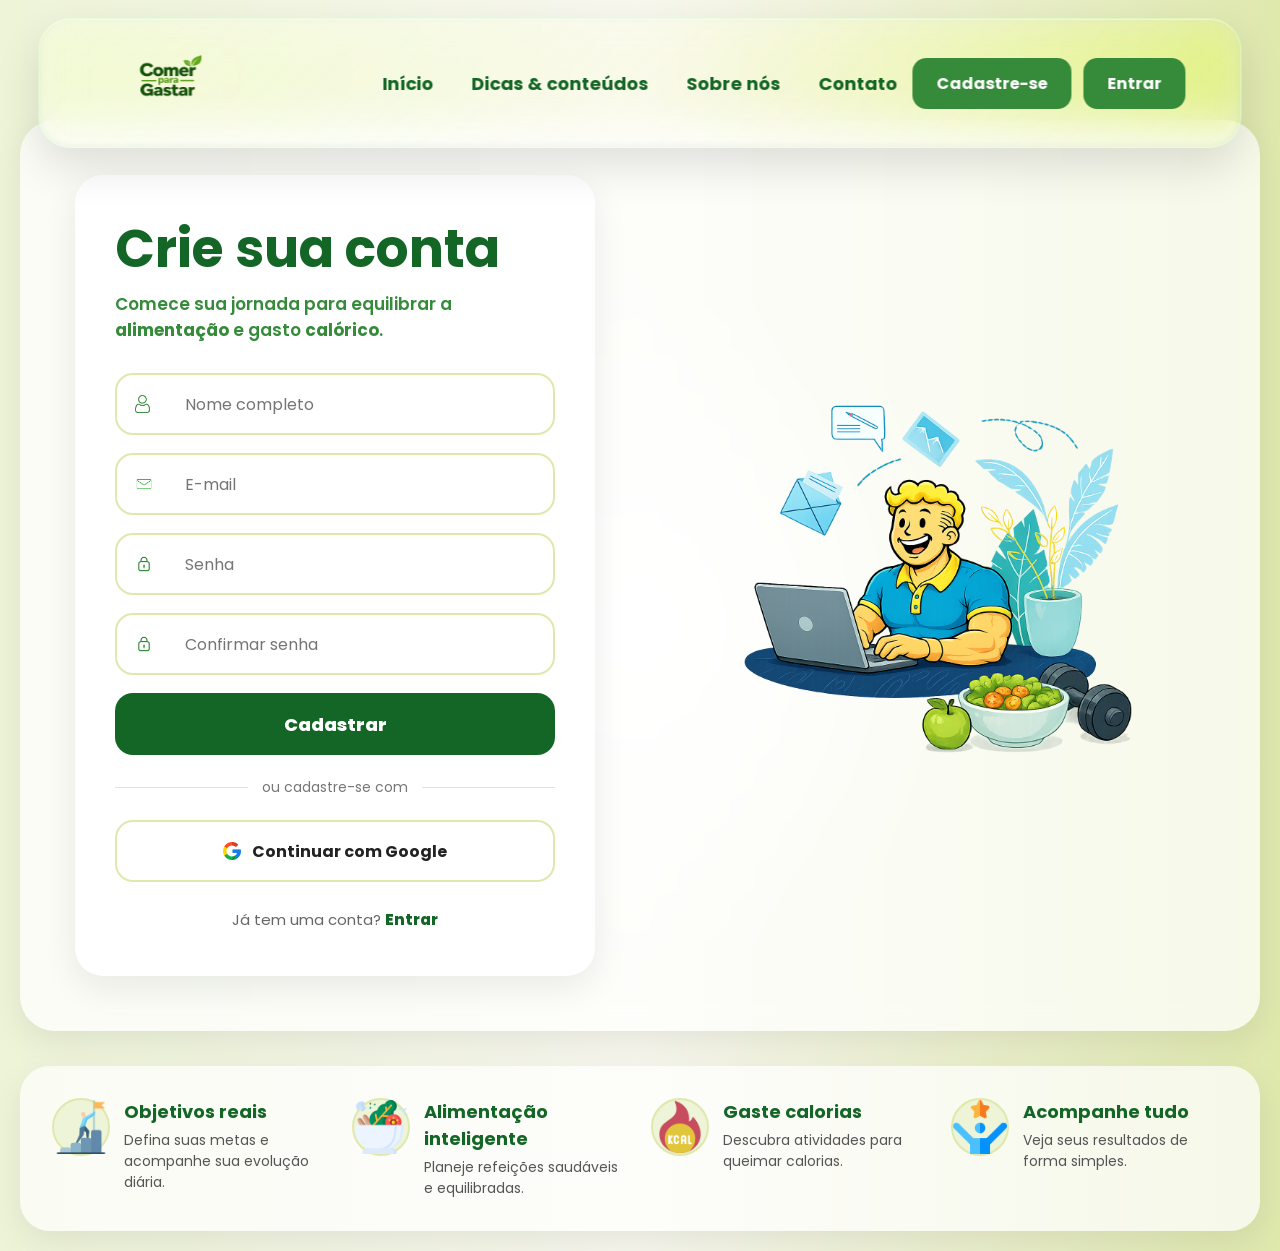
==== cadastro.html @ 4881ab88 "att de pequenas coisas index, pagina de cadastro feita com animacoes e css" ====
<!doctype html>
<html lang="pt-br">
  <head>
    <meta charset="UTF-8" />
    <meta name="viewport" content="width=device-width, initial-scale=1.0" />

    <title>Cadastro | Comer para Gastar</title>

    <link rel="icon" type="image/png" href="imagens/aba-leaf-monstera.png" />

    <link rel="stylesheet" href="style.css" />
    <link rel="stylesheet" href="cadastro.css" />

    <link
      href="https://fonts.googleapis.com/css2?family=Poppins:wght@400;500;600;700;800&display=swap"
      rel="stylesheet"
    />
  </head>

  <body>
    <header class="header">
      <div class="logo">
        <img src="imagens/logo oficial.png" alt="Logo Comer para Gastar" />
      </div>

      <button class="btn-menu-mobile" aria-label="Abrir menu">☰</button>

      <div class="menu-mobile-area">
        <nav class="menu">
          <a href="index.html#inicio"><strong>Início</strong></a>
          <a href="index.html#dicas"><strong>Dicas & conteúdos</strong></a>
          <a href="index.html#sobre"><strong>Sobre nós</strong></a>
          <a href="index.html#contato"><strong>Contato</strong></a>
        </nav>

        <div class="acoes-header">
          <a href="cadastro.html" class="btn-header btn-cadastro">
            Cadastre-se
          </a>

          <a href="login.html" class="btn-header btn-entrar"> Entrar </a>
        </div>
      </div>
    </header>

    <main class="cadastro-container">
      <section class="cadastro-card">
        <div class="formulario-area scroll-reveal">
          <h1><strong>Crie sua conta</strong></h1>

          <p>
            <span class="texto-verde"
              >Comece sua jornada para equilibrar a
              <strong>alimentação</strong> e gasto
              <strong>calórico</strong>.</span
            >
          </p>

          <form class="form-cadastro">
            <div class="campo">
              <span class="icone">
                <img src="imagens/pessoa-cadastro.png" alt="Usuário" />
              </span>

              <input type="text" placeholder="Nome completo" required />
            </div>

            <div class="campo">
              <span class="icone">
                <img src="imagens/email.png" alt="E-mail" />
              </span>

              <input type="email" placeholder="E-mail" required />
            </div>

            <div class="campo">
              <span class="icone">
                <img src="imagens/senha-cadastro.png" alt="Senha" />
              </span>

              <input type="password" placeholder="Senha" required />
            </div>

            <div class="campo">
              <span class="icone">
                <img src="imagens/senha-cadastro.png" alt="Confirmar senha" />
              </span>

              <input type="password" placeholder="Confirmar senha" required />
            </div>

            <button type="submit" class="btn-principal">Cadastrar</button>

            <div class="separador">
              <span></span>

              <p>ou cadastre-se com</p>

              <span></span>
            </div>

            <button type="button" class="btn-google">
              <span class="icone">
                <img src="imagens/google-cadastro.png" alt="Logo Google" />
              </span>

              Continuar com Google
            </button>

            <p class="login-texto">
              Já tem uma conta?

              <a href="login.html">Entrar</a>
            </p>
          </form>
        </div>

        <div class="imagem-area scroll-reveal delay-1">
          <img
            src="imagens/cara-computador-cadastro.png"
            alt="Personagem usando computador"
            class="imagem-cadastro"
          />

          <div class="decoracao">
            <img src="imagens/maca.png" alt="Maçã" />

            <img src="imagens/salada.png" alt="Salada saudável" />

            <img src="imagens/halter.png" alt="Halter" />
          </div>
        </div>
      </section>

      <section class="beneficios">
        <div class="beneficio scroll-reveal delay-1">
          <span class="icone-beneficio">
            <img src="imagens/objetivo-cadastro.png" alt="Objetivos" />
          </span>

          <div>
            <h3>Objetivos reais</h3>

            <p>Defina suas metas e acompanhe sua evolução diária.</p>
          </div>
        </div>

        <div class="beneficio scroll-reveal delay-2">
          <span class="icone-beneficio">
            <img src="imagens/alimentacao-cadastro.png" alt="Alimentação" />
          </span>

          <div>
            <h3>Alimentação inteligente</h3>

            <p>Planeje refeições saudáveis e equilibradas.</p>
          </div>
        </div>

        <div class="beneficio scroll-reveal delay-3">
          <span class="icone-beneficio">
            <img src="imagens/calorias-cadastro.png" alt="Exercícios" />
          </span>

          <div>
            <h3>Gaste calorias</h3>

            <p>Descubra atividades para queimar calorias.</p>
          </div>
        </div>

        <div class="beneficio scroll-reveal delay-4">
          <span class="icone-beneficio">
            <img src="imagens/resultado-cadastro.png" alt="Resultados" />
          </span>

          <div>
            <h3>Acompanhe tudo</h3>

            <p>Veja seus resultados de forma simples.</p>
          </div>
        </div>
      </section>
    </main>

    <script src="cadastro.js"></script>
  </body>
</html>
---- style.css ----
* {
  margin: 0;
  padding: 0;
  box-sizing: border-box;
}

:root {
  --verde: #146626;
  --verde-claro: #358b3a;
  --verde-escuro: #0d4e1a;
  --texto: #214b2a;
  --sombra: 0 12px 35px rgba(0, 0, 0, 0.08);
}

html {
  scroll-behavior: smooth;
}

body {
  font-family: "Poppins", Arial, sans-serif;
  padding-top: 120px;
  color: var(--texto);
  background:
    radial-gradient(circle at center, #ffffff 0%, transparent 38%),
    linear-gradient(90deg, #eef4d8 0%, #f8f8ef 50%, #dfe8ad 100%);
}

/* HEADER */

.header {
  position: fixed;
  top: 18px;
  left: 50%;
  transform: translateX(-50%);
  width: 94%;
  z-index: 999;
  display: flex;
  align-items: center;
  justify-content: space-between;
  padding: 14px 55px;
  border-radius: 32px;
  background: linear-gradient(
    135deg,
    rgba(255, 255, 255, 0.34),
    rgba(255, 255, 255, 0.12)
  );
  backdrop-filter: blur(20px) saturate(220%);
  -webkit-backdrop-filter: blur(20px) saturate(220%);
  border: 1px solid rgba(210, 255, 220, 0.35);
  box-shadow:
    0 18px 45px rgba(0, 0, 0, 0.12),
    inset 0 1px 1px rgba(255, 255, 255, 0.55),
    inset 0 -1px 6px rgba(20, 102, 38, 0.08);
  overflow: hidden;
}

.logo img {
  width: 150px;
  height: auto;
  object-fit: contain;
  display: block;
}

.menu {
  display: flex;
  gap: 38px;
  align-items: center;
}

.menu a {
  color: var(--verde);
  text-decoration: none;
  font-size: 18px;
  font-weight: 600;
  position: relative;
}

.menu a::after {
  content: "";
  position: absolute;
  left: 0;
  bottom: -8px;
  width: 0;
  height: 3px;
  background: var(--verde);
  border-radius: 20px;
  transition: 0.3s ease;
}

.menu a:hover::after,
.menu a.ativo::after {
  width: 100%;
}

.menu a.ativo {
  color: var(--verde-escuro);
}

.acoes-header {
  display: flex;
  gap: 12px;
}

/* BOTÕES */

.btn-header,
.btn-principal,
.btn-secundario,
.btn-card,
.btn-enviar {
  text-decoration: none;
  border: none;
  cursor: pointer;
  transition: 0.3s ease;
}

.btn-header {
  padding: 13px 24px;
  border-radius: 14px;
  font-size: 16px;
  font-weight: 700;
}

.btn-entrar,
.btn-cadastro,
.btn-principal,
.btn-enviar {
  background: var(--verde-claro);
  color: white;
}

.btn-entrar:hover,
.btn-cadastro:hover,
.btn-principal:hover,
.btn-enviar:hover,
.btn-secundario:hover {
  transform: translateY(-4px);
}

.btn-entrar:hover,
.btn-cadastro:hover,
.btn-principal:hover,
.btn-enviar:hover {
  background: var(--verde-escuro);
}

.btn-principal {
  display: inline-block;
  padding: 17px 32px;
  border-radius: 16px;
  font-size: 18px;
  font-weight: 800;
}

.btn-secundario {
  display: inline-block;
  padding: 17px 32px;
  border-radius: 16px;
  font-size: 18px;
  font-weight: 800;
  color: var(--verde);
  background: white;
  box-shadow: var(--sombra);
}

/* HERO */

.hero {
  min-height: calc(100vh - 120px);
  padding: 60px 7%;
}

.hero-conteudo {
  max-width: 620px;
}

.hero-botoes {
  display: flex;
  gap: 18px;
  flex-wrap: wrap;
}

/* HERO NOVO */

.novo-hero {
  min-height: calc(100vh - 110px);
  padding: 70px 8% 80px;
  display: grid;
  grid-template-columns: 1fr 1.15fr;
  align-items: center;
  gap: 80px;
  background:
    radial-gradient(circle at center, #ffffff 0%, transparent 38%),
    linear-gradient(90deg, #eef4d8 0%, #f8f8ef 50%, #dfe8ad 100%);
}

.novo-hero .hero-conteudo {
  max-width: 600px;
}

.novo-hero .tag {
  display: inline-flex;
  align-items: center;
  gap: 8px;
  padding: 9px 22px;
  margin-bottom: 45px;
  background: #dff6d8;
  border: 1px solid #b8e5b0;
  color: #2d6128;
  border-radius: 999px;
  font-size: 17px;
  font-weight: 600;
}

.novo-hero .tag img {
  width: 20px;
  height: 20px;
  object-fit: contain;
}

.novo-hero h1 {
  font-size: clamp(58px, 7vw, 96px);
  line-height: 0.95;
  color: #143f16;
  font-weight: 800;
  margin-bottom: 22px;
}

.novo-hero h1 span {
  display: block;
  color: #28662a;
}

.linha-verde {
  width: 330px;
  max-width: 90%;
  height: 5px;
  background: #65c94f;
  border-radius: 999px;
  margin-bottom: 22px;
  transform: rotate(-1deg);
}

.novo-hero p {
  max-width: 610px;
  color: #557654;
  font-size: 25px;
  line-height: 1.35;
  margin-bottom: 42px;
}

.novo-hero p strong {
  color: #173f18;
  font-weight: 800;
}

.novo-hero .hero-botoes {
  align-items: center;
  gap: 20px;
}

.novo-hero .btn-principal {
  padding: 20px 42px;
  border-radius: 999px;
  background: #28662a;
  color: white;
  font-size: 20px;
  box-shadow: 0 14px 25px rgba(40, 102, 42, 0.25);
}

.novo-hero .btn-secundario {
  padding: 19px 42px;
  border-radius: 999px;
  color: #173f18;
  border: 2px solid #d5dfd2;
  font-size: 20px;
  box-shadow: none;
}

.hero-visual {
  position: relative;
  height: 540px;
  border-radius: 32px;
  overflow: hidden;
  box-shadow: 0 28px 60px rgba(0, 0, 0, 0.12);
}

.hero-comida {
  width: 100%;
  height: 100%;
  object-fit: cover;
  display: block;
}

/* CARD FLUTUANTE */

.card-flutuante {
  position: absolute;
  left: 45px;
  right: 45px;
  bottom: 30px;
  min-height: 118px;
  padding: 25px 38px;
  display: flex;
  align-items: center;
  gap: 28px;
  border-radius: 24px;
  background: rgba(255, 255, 255, 0.72);
  backdrop-filter: blur(18px);
  -webkit-backdrop-filter: blur(18px);
  box-shadow: 0 18px 45px rgba(0, 0, 0, 0.12);
}

.card-flutuante img {
  width: 70px;
  height: 70px;
  object-fit: contain;
  animation: bonecoCorrendo 1.8s ease-in-out infinite;
}

.card-flutuante h3 {
  color: #173f18;
  font-size: 23px;
  font-weight: 800;
  margin-bottom: 4px;
}

.card-flutuante p {
  margin: 0;
  color: #557654;
  font-size: 19px;
  line-height: 1.2;
}

/* SOBRE */

.sobre {
  min-height: 100vh;
  padding: 90px 7%;
  display: flex;
  align-items: center;
  justify-content: space-between;
  gap: 70px;
}

.sobre-texto,
.sobre-card {
  width: 50%;
}

.sobre-texto h1,
.titulo-secao h1,
.calculadora-texto h1,
.contato-formulario h1 {
  font-size: clamp(42px, 6vw, 72px);
  color: var(--verde);
  line-height: 1;
  margin-bottom: 25px;
}

.sobre-texto p {
  font-size: 21px;
  line-height: 1.7;
  margin-bottom: 22px;
}

.sobre-card {
  background: rgba(255, 255, 255, 0.75);
  padding: 45px;
  border-radius: 32px;
  box-shadow: var(--sombra);
  border: 2px solid rgba(20, 102, 38, 0.12);
}

.ano {
  display: inline-block;
  background: var(--verde-claro);
  color: white;
  padding: 14px 28px;
  border-radius: 18px;
  font-size: 30px;
  font-weight: 800;
  margin-bottom: 28px;
}

.sobre-card h2 {
  color: var(--verde);
  font-size: 38px;
  margin-bottom: 18px;
}

.sobre-card p {
  font-size: 21px;
  line-height: 1.6;
  margin-bottom: 35px;
}

.sobre-itens {
  display: grid;
  grid-template-columns: repeat(3, 1fr);
  gap: 18px;
}

.sobre-itens div {
  text-align: center;
  padding: 18px;
  border-radius: 18px;
  background: #eef4d8;
}

.sobre-itens strong {
  display: block;
  font-size: 30px;
  color: var(--verde);
}

.titulo-com-folha {
  position: relative;
  display: inline-block;
  width: fit-content;
}

.titulo-com-folha img {
  position: absolute;
  width: 65px;
  height: auto;
  top: -38px;
  right: -58px;
  object-fit: contain;
  pointer-events: none;
}

/* DICAS */

.dicas {
  padding: 100px 7%;
  text-align: center;
}

.titulo-secao p {
  font-size: 24px;
  margin-bottom: 50px;
}

.cards-dicas {
  display: flex;
  justify-content: center;
  gap: 35px;
  flex-wrap: wrap;
}

.card-dica {
  width: 350px;
  min-height: 500px;
  background: white;
  padding: 32px;
  border-radius: 28px;
  box-shadow: var(--sombra);
  transition: 0.35s ease;
}

.card-dica:hover {
  transform: translateY(-10px);
}

.imagem-dica {
  width: 240px;
  height: 240px;
  margin: 0 auto 25px;
  border-radius: 50%;
  background: #e8f3dc;
  overflow: hidden;
  display: flex;
  align-items: center;
  justify-content: center;
}

.card-dica:nth-child(1) .imagem-dica img {
  width: 210px;
  height: 210px;
  object-fit: contain;
  animation: beberAgua 2.4s ease-in-out infinite;
  transform-origin: center bottom;
}

.card-dica:nth-child(2) .imagem-dica img {
  width: 260px;
  height: 260px;
  object-fit: contain;
  animation: exercicioPeso 1.6s ease-in-out infinite;
  transform-origin: center bottom;
}

.card-dica:nth-child(3) .imagem-dica {
  position: relative;
}

.card-dica:nth-child(3) .imagem-dica img {
  width: 235px;
  height: 235px;
  object-fit: contain;
  animation: comidaMordidaReal 4s ease-in-out infinite;
  transform-origin: center;
}

.card-dica:nth-child(3) .imagem-dica::after {
  content: "";
  position: absolute;
  top: 18px;
  right: 18px;
  width: 0;
  height: 0;
  background: #e8f3dc;
  border-radius: 50%;
  animation: mordida 4s ease-in-out infinite;
  z-index: 2;
}

.card-dica h2 {
  font-size: 30px;
  color: var(--verde-claro);
  margin-bottom: 15px;
}

.card-dica p {
  font-size: 18px;
  line-height: 1.5;
  color: var(--verde);
  margin-bottom: 25px;
}

.btn-card {
  width: 44px;
  height: 44px;
  border-radius: 50%;
  display: inline-flex;
  align-items: center;
  justify-content: center;
  border: 3px solid var(--verde-claro);
  color: var(--verde-claro);
  font-size: 26px;
  font-weight: 800;
}

.btn-card:hover {
  background: var(--verde-claro);
  color: white;
}

/* CALCULADORA */

.calculadora-preview {
  padding: 90px 7%;
  display: flex;
  align-items: center;
  gap: 55px;
}

.calculadora-texto,
.calculadora-card {
  width: 50%;
}

.calculadora-texto p {
  font-size: 22px;
  line-height: 1.6;
  margin-bottom: 30px;
}

.calculadora-card {
  background: white;
  padding: 35px;
  border-radius: 32px;
  box-shadow: var(--sombra);
}

.calculadora-card h2 {
  color: var(--verde);
  font-size: 34px;
  margin-bottom: 25px;
}

.placeholder-imagem {
  min-height: 360px;
  height: auto;
  background: #1d5b2a;
  border-radius: 26px;
  display: flex;
  align-items: center;
  justify-content: center;
  overflow: visible;
  padding: 20px;
}

.placeholder-imagem img {
  width: 100%;
  max-width: 720px;
  height: auto;
  object-fit: contain;
  display: block;
}

/* CONTATO */

.contato {
  padding: 90px 7%;
}

.contato-container {
  display: flex;
  align-items: center;
  gap: 60px;
}

.contato-formulario {
  width: 50%;
  background: white;
  padding: 45px;
  border-radius: 32px;
  box-shadow: var(--sombra);
}

.contato-formulario p {
  font-size: 21px;
  line-height: 1.5;
  margin-bottom: 30px;
}

.contato-formulario strong {
  color: var(--verde);
}

.campo {
  display: flex;
  align-items: center;
  gap: 15px;
  margin-bottom: 18px;
}

.campo-textarea {
  align-items: flex-start;
}

.icone-campo {
  width: 60px;
  height: 60px;
  min-width: 60px;
  background: #eef3e4;
  border-radius: 14px;
  display: flex;
  align-items: center;
  justify-content: center;
}

.icone-campo img {
  width: 28px;
  height: 28px;
  object-fit: contain;
}

.campo input,
.campo textarea {
  width: 100%;
  padding: 18px 20px;
  border-radius: 16px;
  border: 1px solid #d8e4c9;
  font-family: inherit;
  font-size: 18px;
  outline: none;
}

.campo textarea {
  height: 140px;
  resize: none;
}

.campo input:focus,
.campo textarea:focus {
  border-color: var(--verde-claro);
  box-shadow: 0 0 0 4px rgba(53, 139, 58, 0.12);
}

.btn-enviar {
  width: 100%;
  padding: 18px;
  border-radius: 18px;
  font-size: 20px;
  font-weight: 800;
}

.contato-imagem {
  width: 50%;
  height: 520px;
  background: rgba(255, 255, 255, 0.55);
  border-radius: 40px;
  box-shadow: var(--sombra);
  display: flex;
  align-items: center;
  justify-content: center;
  overflow: hidden;
}

.contato-imagem img {
  width: 620px;
  max-width: 100%;
  height: auto;
  object-fit: contain;
  transform-origin: center bottom;
}

.outros-canais {
  margin-top: 45px;
  background: rgba(255, 255, 255, 0.75);
  padding: 28px;
  border-radius: 28px;
  box-shadow: var(--sombra);
}

.outros-canais h2 {
  color: var(--verde);
  font-size: 28px;
  margin-bottom: 20px;
}

.lista-canais {
  display: grid;
  grid-template-columns: repeat(4, 1fr);
  gap: 20px;
}

.canal {
  text-align: center;
  padding: 18px;
  border-radius: 18px;
  background: #eef4d8;
}

.canal img {
  width: 36px;
  height: 36px;
  object-fit: contain;
  margin: 0 auto 10px;
  display: block;
}

.canal h3 {
  color: var(--verde);
  margin-bottom: 8px;
}

/* FOOTER */

.footer-final {
  background: linear-gradient(90deg, #063608 0%, #0a4a0f 50%, #063608 100%);
  padding: 55px 60px;
  margin-top: 80px;
  overflow: hidden;
}

.footer-conteudo {
  max-width: 1700px;
  margin: 0 auto;
  display: flex;
  align-items: center;
  justify-content: space-between;
  gap: 40px;
}

.footer-logo img {
  width: 95px;
  object-fit: contain;
  filter: brightness(0) invert(1);
  opacity: 0.95;
  transition:
    transform 0.3s ease,
    opacity 0.3s ease;
}

.footer-logo img:hover {
  transform: scale(1.06);
  opacity: 1;
}

.footer-copy {
  color: rgba(255, 255, 255, 0.72);
  font-size: 1.1rem;
  font-weight: 500;
  text-align: center;
}

.footer-menu {
  display: flex;
  align-items: center;
  gap: 42px;
}

.footer-menu a {
  color: white;
  text-decoration: none;
  font-size: 1.15rem;
  font-weight: 700;
  position: relative;
  transition: 0.3s ease;
}

.footer-menu a::after {
  content: "";
  position: absolute;
  left: 0;
  bottom: -7px;
  width: 0%;
  height: 3px;
  background: #76d85f;
  border-radius: 999px;
  transition: width 0.35s ease;
}

.footer-menu a:hover {
  color: #8fff78;
  transform: translateY(-2px);
}

.footer-menu a:hover::after {
  width: 100%;
}

/* WHATSAPP */

.whatsapp-fixo {
  position: fixed;
  right: 28px;
  bottom: 28px;
  width: 78px;
  height: 78px;
  background: #25d366;
  border-radius: 50%;
  display: flex;
  align-items: center;
  justify-content: center;
  z-index: 99999;
  box-shadow: 0 10px 25px rgba(37, 211, 102, 0.38);
  transition: 0.3s ease;
}

.whatsapp-fixo img {
  width: 42px;
  height: 42px;
  object-fit: contain;
}

.whatsapp-fixo:hover {
  transform: scale(1.12) translateY(-5px);
  box-shadow: 0 16px 35px rgba(37, 211, 102, 0.52);
}

.whatsapp-fixo::before {
  content: "";
  position: absolute;
  width: 100%;
  height: 100%;
  border-radius: 50%;
  background: rgba(37, 211, 102, 0.35);
  animation: pulseWhatsapp 2s infinite;
  z-index: -1;
}

/* ANIMAÇÕES */

@keyframes bonecoCorrendo {
  0%,
  100% {
    transform: translateY(0) rotate(-2deg);
  }

  50% {
    transform: translateY(-6px) rotate(3deg);
  }
}

@keyframes beberAgua {
  0%,
  100% {
    transform: translateY(0) rotate(0deg);
  }

  50% {
    transform: translateY(-8px) rotate(-3deg);
  }
}

@keyframes exercicioPeso {
  0%,
  100% {
    transform: translateY(0) scale(1);
  }

  50% {
    transform: translateY(-10px) scale(1.04);
  }
}

@keyframes comidaMordidaReal {
  0%,
  100% {
    transform: scale(1);
  }

  20% {
    transform: scale(0.97);
  }

  40% {
    transform: scale(0.94);
  }

  60% {
    transform: scale(0.9);
  }

  80% {
    transform: scale(0.86);
  }
}

@keyframes mordida {
  0%,
  100% {
    width: 0;
    height: 0;
    opacity: 0;
  }

  20% {
    width: 45px;
    height: 45px;
    opacity: 1;
  }

  40% {
    width: 75px;
    height: 75px;
    opacity: 1;
  }

  60% {
    width: 105px;
    height: 105px;
    opacity: 1;
  }

  80% {
    width: 130px;
    height: 130px;
    opacity: 1;
  }
}

@keyframes cansado {
  0%,
  100% {
    transform: translateY(0) scaleX(1) scaleY(1);
  }

  25%,
  75% {
    transform: translateY(3px) scaleX(1.01) scaleY(0.98);
  }

  50% {
    transform: translateY(8px) scaleX(1.03) scaleY(0.95);
  }
}

@keyframes suorCaindo {
  0% {
    transform: translateY(0) rotate(0deg);
    opacity: 0;
  }

  25% {
    opacity: 1;
  }

  100% {
    transform: translateY(26px) rotate(12deg);
    opacity: 0;
  }
}

@keyframes pulseWhatsapp {
  0% {
    transform: scale(1);
    opacity: 1;
  }

  70%,
  100% {
    transform: scale(1.55);
    opacity: 0;
  }
}

/* RESPONSIVO */

@media (max-width: 1050px) {
  .header {
    padding: 14px 28px;
  }

  .menu {
    gap: 22px;
  }

  .menu a {
    font-size: 16px;
  }

  .logo img {
    width: 140px;
  }
}

@media (max-width: 950px) {
  .novo-hero {
    grid-template-columns: 1fr;
    gap: 45px;
    text-align: center;
  }

  .novo-hero .hero-conteudo {
    margin: 0 auto;
  }

  .linha-verde {
    margin-left: auto;
    margin-right: auto;
  }

  .novo-hero .hero-botoes {
    justify-content: center;
  }

  .hero-visual {
    height: 420px;
  }
}

@media (max-width: 850px) {
  body {
    padding-top: 150px;
  }

  .header {
    flex-direction: column;
    gap: 18px;
    width: 92%;
  }

  .menu {
    flex-wrap: wrap;
    justify-content: center;
  }

  .sobre,
  .calculadora-preview,
  .contato-container {
    flex-direction: column;
    text-align: center;
  }

  .sobre-texto,
  .sobre-card,
  .calculadora-texto,
  .calculadora-card,
  .contato-formulario,
  .contato-imagem {
    width: 100%;
  }

  .contato-imagem {
    height: 380px;
  }

  .contato-imagem img {
    width: 420px;
  }

  .placeholder-imagem {
    height: 300px;
  }

  .lista-canais {
    grid-template-columns: repeat(2, 1fr);
  }

  .footer-conteudo {
    flex-direction: column;
    text-align: center;
  }

  .footer-menu {
    flex-wrap: wrap;
    justify-content: center;
    gap: 25px;
  }

  .footer-copy {
    order: 3;
  }
}

@media (max-width: 520px) {
  .header {
    top: 10px;
    padding: 16px;
    border-radius: 24px;
  }

  .menu {
    gap: 14px;
  }

  .menu a {
    font-size: 14px;
  }

  .acoes-header {
    width: 100%;
    justify-content: center;
  }

  .btn-header {
    padding: 12px 18px;
    font-size: 14px;
  }

  .hero,
  .sobre,
  .dicas,
  .calculadora-preview,
  .contato {
    padding-left: 22px;
    padding-right: 22px;
  }

  .sobre-texto p,
  .calculadora-texto p,
  .contato-formulario p {
    font-size: 18px;
  }

  .sobre-card,
  .contato-formulario,
  .calculadora-card {
    padding: 28px 22px;
  }

  .sobre-itens,
  .lista-canais {
    grid-template-columns: 1fr;
  }

  .card-dica {
    width: 100%;
  }

  .imagem-dica {
    width: 200px;
    height: 200px;
  }

  .card-dica:nth-child(1) .imagem-dica img {
    width: 175px;
    height: 175px;
  }

  .card-dica:nth-child(2) .imagem-dica img {
    width: 215px;
    height: 215px;
  }

  .card-dica:nth-child(3) .imagem-dica img {
    width: 190px;
    height: 190px;
  }

  .placeholder-imagem {
    height: 230px;
  }

  .titulo-com-folha img {
    width: 45px;
    top: -25px;
    right: -45px;
  }

  .whatsapp-fixo {
    width: 64px;
    height: 64px;
    right: 18px;
    bottom: 18px;
  }

  .whatsapp-fixo img {
    width: 34px;
    height: 34px;
  }
}

.motivacao-cards {
  display: flex;

  justify-content: center;

  gap: 32px;

  margin-top: 55px;

  flex-wrap: wrap;
}

.motivacao-card {
  width: 420px;

  min-height: 300px;

  background: #f8fbf5;

  border-radius: 28px;

  padding: 32px 28px;

  text-align: center;

  border: 1px solid #dbe8d2;

  transition: 0.35s ease;

  overflow: hidden;
}

.motivacao-card:hover {
  transform: translateY(-6px);

  box-shadow: 0 18px 40px rgba(56, 128, 52, 0.12);
}

.motivacao-card h3 {
  font-size: 2rem;

  color: #173d19;

  margin-bottom: 14px;

  font-weight: 700;
}

.motivacao-card p {
  font-size: 1.15rem;

  line-height: 1.6;

  color: #567054;

  max-width: 340px;

  margin: 0 auto;
}

.motivacao-card img {
  width: 250px;
}

.motivacao-card:first-child img {
  animation: corrida-card 0.9s ease-in-out infinite;
}

@keyframes corrida-card {
  0% {
    transform: translateX(0) rotate(-2deg);
  }

  25% {
    transform: translateX(6px) rotate(2deg);
  }

  50% {
    transform: translateX(0) rotate(-2deg);
  }

  75% {
    transform: translateX(-6px) rotate(2deg);
  }

  100% {
    transform: translateX(0) rotate(-2deg);
  }
}

.motivacao-card:last-child img {
  animation: cansado-card 2.2s ease-in-out infinite;
}

@keyframes cansado-card {
  0% {
    transform: translateY(0) rotate(0deg);
  }

  20% {
    transform: translateY(4px) rotate(-1deg);
  }

  40% {
    transform: translateY(0) rotate(1deg);
  }

  60% {
    transform: translateY(5px) rotate(-1deg);
  }

  80% {
    transform: translateY(0) rotate(1deg);
  }

  100% {
    transform: translateY(0) rotate(0deg);
  }
}

/* MOBILE */
@media (max-width: 900px) {
  .motivacao-card {
    width: 100%;

    max-width: 380px;

    min-height: auto;

    padding: 28px 22px;
  }

  .motivacao-card img {
    width: 95px;
  }

  .motivacao-card h3 {
    font-size: 1.6rem;
  }

  .motivacao-card p {
    font-size: 1rem;
  }
}

/* CARDS: EQUILÍBRIO É TUDO */

.equilibrio-alertas {
  padding: 90px 7%;
  text-align: center;
}

.alertas-cards {
  display: flex;
  justify-content: center;
  align-items: stretch;
  gap: 35px;
  flex-wrap: wrap;
  margin-top: 45px;
}

.alerta-card {
  width: 460px;
  min-height: 520px;
  background: rgba(255, 255, 255, 0.78);
  border: 1px solid rgba(53, 139, 58, 0.16);
  border-radius: 32px;
  padding: 32px 28px 38px;
  box-shadow: 0 18px 45px rgba(34, 94, 44, 0.12);
  transition: 0.35s ease;
  overflow: hidden;
}

.alerta-card:hover {
  transform: translateY(-8px);
  box-shadow: 0 25px 55px rgba(34, 94, 44, 0.18);
}

.alerta-card img {
  width: 100%;
  height: 260px;
  object-fit: contain;
  display: block;
  margin: 0 auto 25px;
}

.alerta-card h2 {
  font-size: 1.8rem;
  color: #173f18;
  margin-bottom: 16px;
  font-weight: 800;
}

.alerta-card p {
  font-size: 1.05rem;
  line-height: 1.65;
  color: #557654;
  max-width: 390px;
  margin: 0 auto;
}

/* PRIMEIRO CARD */
.alerta-card:first-child {
  background: linear-gradient(180deg, #fff7f2 0%, #ffffff 100%);
}

.alerta-card:first-child h2 {
  color: #8b2b1f;
}

.alerta-card:first-child img {
  height: 280px;
}

/* SEGUNDO CARD */
.alerta-card:last-child {
  background: linear-gradient(180deg, #f7fff2 0%, #ffffff 100%);
}

.alerta-card:last-child h2 {
  color: #1d6a2d;
}

.alerta-card:last-child img {
  height: 280px;
}

/* MOBILE */

@media (max-width: 900px) {
  .alerta-card {
    width: 100%;
    max-width: 460px;
  }
}

@media (max-width: 520px) {
  .equilibrio-alertas {
    padding: 70px 22px;
  }

  .alerta-card {
    min-height: auto;
    padding: 28px 22px;
  }

  .alerta-card img {
    height: 220px;
  }

  .alerta-card h2 {
    font-size: 1.45rem;
  }

  .alerta-card p {
    font-size: 1rem;
  }
}

.animacao-frame {
  width: 320px;
  height: 280px;
  margin: 0 auto 25px;

  display: flex;
  align-items: center;
  justify-content: center;
}

.animacao-frame img {
  width: 100%;
  height: 100%;

  object-fit: contain;

  display: block;
}

/* =============================== */
/* AJUSTES FINAIS MOBILE / TABLET */
/* =============================== */

::-webkit-scrollbar {
  width: 10px;
}

::-webkit-scrollbar-track {
  background: #eef0e8;
}

::-webkit-scrollbar-thumb {
  background: var(--verde-claro);
  border-radius: 999px;
}

img,
video {
  max-width: 100%;
}

/* TABLET */

@media (max-width: 900px) {
  body {
    padding-top: 185px;
  }

  .header {
    width: 94%;
    padding: 16px 22px;
    gap: 14px;
  }

  .menu {
    gap: 18px;
  }

  .acoes-header {
    gap: 10px;
  }

  .novo-hero {
    padding-top: 55px;
  }

  .novo-hero p {
    font-size: 21px;
  }

  .sobre,
  .calculadora-preview,
  .contato-container {
    gap: 45px;
  }

  .alerta-card,
  .motivacao-card {
    max-width: 430px;
  }
}

/* CELULAR */

/* ANIMAÇÕES AO ROLAR */

.reveal-up,
.reveal-left,
.reveal-right,
.reveal-zoom,
.reveal-card {
  opacity: 0;
  transition:
    opacity 0.9s ease,
    transform 0.9s ease;
  will-change: opacity, transform;
}

/* VEM DE BAIXO */
.reveal-up {
  transform: translateY(70px);
}

/* VEM DA ESQUERDA */
.reveal-left {
  transform: translateX(-70px);
}

/* VEM DA DIREITA */
.reveal-right {
  transform: translateX(70px);
}

/* ZOOM SUAVE */
.reveal-zoom {
  transform: scale(0.88);
}

/* CARD APARECENDO */
.reveal-card {
  transform: translateY(60px) scale(0.94);
}

/* QUANDO APARECE NA TELA */
.reveal-up.active,
.reveal-left.active,
.reveal-right.active,
.reveal-zoom.active,
.reveal-card.active {
  opacity: 1;
  transform: translate(0, 0) scale(1);
}

/* ATRASOS PARA APARECER UM DEPOIS DO OUTRO */

.delay-1 {
  transition-delay: 0.1s;
}

.delay-2 {
  transition-delay: 0.2s;
}

.delay-3 {
  transition-delay: 0.3s;
}

.delay-4 {
  transition-delay: 0.4s;
}

.delay-5 {
  transition-delay: 0.5s;
}

/* EVITA BARRA DE ROLAGEM LATERAL */

@media (max-width: 600px) {
  html,
  body {
    width: 100%;
    max-width: 100%;
    overflow-x: hidden;
    scrollbar-width: none;
    -ms-overflow-style: none;
  }

  ::-webkit-scrollbar {
    width: 0;
    display: none;
  }

  body {
    padding-top: 125px;
  }

  .header {
    top: 8px;
    width: calc(100% - 20px);
    padding: 10px 12px;
    border-radius: 22px;
    gap: 8px;
  }

  .logo img {
    width: 90px;
  }

  .menu {
    width: 100%;
    gap: 10px;
    justify-content: center;
    flex-wrap: wrap;
  }

  .menu a {
    font-size: 12px;
  }

  .acoes-header {
    width: 100%;
    justify-content: center;
    gap: 8px;
  }

  .btn-header {
    padding: 9px 14px;
    font-size: 12px;
    border-radius: 12px;
  }

  .novo-hero {
    min-height: auto;
    padding: 20px 18px 40px;
    display: flex;
    flex-direction: column;
    align-items: center;
    text-align: center;
    gap: 24px;
  }

  .novo-hero .hero-conteudo {
    width: 100%;
    max-width: 100%;
  }

  .novo-hero .tag {
    margin-bottom: 18px;
    font-size: 13px;
    padding: 7px 14px;
    gap: 10px;
  }

  .novo-hero .tag img {
    width: 32px;
    height: 32px;
  }

  .novo-hero h1 {
    font-size: 42px;
    line-height: 0.95;
    margin-bottom: 16px;
  }

  .linha-verde {
    width: 190px;
    height: 4px;
    margin: 0 auto 18px;
  }

  .novo-hero p {
    font-size: 15px;
    line-height: 1.45;
    margin-bottom: 22px;
  }

  .hero-botoes {
    width: 100%;
    flex-direction: column;
    gap: 12px;
  }

  .novo-hero .btn-principal,
  .novo-hero .btn-secundario {
    width: 100%;
    padding: 14px 20px;
    font-size: 15px;
  }

  .hero-visual {
    display: block;
    width: 100%;
    height: 220px;
    border-radius: 24px;
    overflow: hidden;
    margin-top: 10px;
  }

  .hero-comida {
    width: 100%;
    height: 100%;
    object-fit: cover;
    display: block;
  }

  .card-flutuante {
    display: none;
  }

  .sobre,
  .dicas,
  .equilibrio-alertas,
  .calculadora-preview,
  .motivacao-cards,
  .contato {
    padding: 60px 18px;
  }

  .sobre,
  .calculadora-preview,
  .contato-container {
    flex-direction: column;
    gap: 35px;
    text-align: center;
  }

  .sobre-texto,
  .sobre-card,
  .calculadora-texto,
  .calculadora-card,
  .contato-formulario,
  .contato-imagem,
  .alerta-card,
  .motivacao-card,
  .card-dica {
    width: 100%;
    max-width: 100%;
  }

  .sobre-texto h1,
  .titulo-secao h1,
  .calculadora-texto h1,
  .contato-formulario h1 {
    font-size: 38px;
  }

  .sobre-texto p,
  .calculadora-texto p,
  .contato-formulario p,
  .card-dica p,
  .alerta-card p {
    font-size: 16px;
  }

  .sobre-card,
  .calculadora-card,
  .contato-formulario,
  .alerta-card,
  .card-dica,
  .motivacao-card {
    padding: 24px 18px;
  }

  .sobre-itens,
  .lista-canais {
    grid-template-columns: 1fr;
  }

  .cards-dicas,
  .alertas-cards {
    gap: 22px;
  }

  .imagem-dica {
    width: 180px;
    height: 180px;
  }

  .animacao-frame {
    width: 220px;
    height: 210px;
  }

  .placeholder-imagem {
    min-height: auto;
    height: auto;
    padding: 12px;
  }

  .motivacao-card img {
    width: 170px;
  }

  .contato-imagem {
    height: 260px;
  }

  .contato-imagem img {
    width: 280px;
  }

  .footer-final {
    padding: 35px 18px;
  }

  .footer-conteudo {
    flex-direction: column;
    text-align: center;
    gap: 20px;
  }

  .footer-menu {
    flex-wrap: wrap;
    justify-content: center;
    gap: 16px;
  }

  .footer-menu a {
    font-size: 0.95rem;
  }

  .footer-copy {
    font-size: 0.85rem;
  }

  .whatsapp-fixo {
    width: 56px;
    height: 56px;
    right: 14px;
    bottom: 14px;
  }

  .whatsapp-fixo img {
    width: 28px;
    height: 28px;
  }
}

.icone-folha {
  width: 32px !important;
  height: 32px !important;

  min-width: 32px;

  object-fit: contain;

  display: block;
}

/* MENU MOBILE + HEADER DESKTOP CORRIGIDO */

.btn-menu-mobile {
  display: none;
}

/* DESKTOP */
@media (min-width: 601px) {
  .header {
    position: fixed;
  }

  .menu-mobile-area {
    display: contents;
  }

  .menu {
    position: absolute;
    left: 50%;
    transform: translateX(-50%);
    justify-content: center;
  }

  .acoes-header {
    margin-left: auto;
    justify-content: flex-end;
  }
}

/* MOBILE */
@media (max-width: 600px) {
  body {
    padding-top: 95px;
  }

  .header {
    top: 8px;
    width: calc(100% - 20px);
    padding: 10px 12px;
    border-radius: 22px;
    flex-direction: row;
    flex-wrap: wrap;
    justify-content: space-between;
    align-items: center;
    overflow: visible;
    gap: 8px;
  }

  .logo img {
    width: 90px;
  }

  .btn-menu-mobile {
    display: flex;
    width: 42px;
    height: 42px;
    border: none;
    border-radius: 12px;
    background: var(--verde-claro);
    color: white;
    font-size: 26px;
    font-weight: 800;
    align-items: center;
    justify-content: center;
    cursor: pointer;
  }

  .menu-mobile-area {
    display: none;
    width: 100%;
    flex-direction: column;
    gap: 14px;
    padding-top: 14px;
  }

  .header.menu-aberto .menu-mobile-area {
    display: flex;
  }

  .menu {
    position: static;
    transform: none;
    width: 100%;
    flex-direction: column;
    gap: 12px;
  }

  .menu a {
    font-size: 14px;
  }

  .acoes-header {
    width: 100%;
    display: flex;
    justify-content: center;
    gap: 10px;
  }

  .acoes-header .btn-header {
    flex: 1;
    max-width: 135px;
    padding: 10px 12px;
    font-size: 13px;
    text-align: center;
    border-radius: 12px;
  }
}
---- cadastro.css ----
:root {
  --verde: #146626;
  --verde-claro: #358b3a;
  --verde-escuro: #0d4e1a;
  --texto: #214b2a;
  --sombra: 0 12px 35px rgba(0, 0, 0, 0.08);
}

html {
  width: 100%;
  max-width: 100%;
  overflow-x: hidden;
}

body {
  width: 100%;
  max-width: 100%;
  overflow-x: hidden;
}

body {
  font-family: "Poppins", Arial, Helvetica, sans-serif;
  padding: 120px 20px 20px;
  color: var(--texto);
  background:
    radial-gradient(circle at center, #ffffff 0%, transparent 38%),
    linear-gradient(90deg, #eef4d8 0%, #f8f8ef 50%, #dfe8ad 100%);
}

.cadastro-container {
  width: 100%;
  max-width: 1400px;
  margin: 0 auto;
}

.cadastro-card {
  width: 100%;
  min-height: 650px;
  padding: 55px;
  border-radius: 35px;
  background: rgba(255, 255, 255, 0.72);
  box-shadow: var(--sombra);
  backdrop-filter: blur(12px);

  display: flex;
  align-items: center;
  justify-content: space-between;
  gap: 55px;
}

.texto-verde {
  color: var(--verde-claro);
  font-weight: 600;
}

.formulario-area {
  width: 100%;
  max-width: 520px;
  padding: 45px 40px;
  border-radius: 28px;
  background: #ffffff;
  box-shadow: var(--sombra);
}

.formulario-area h1 {
  font-size: 52px;
  line-height: 1.1;
  color: var(--verde);
  margin-bottom: 14px;
}

.formulario-area > p {
  font-size: 17px;
  color: #666;
  margin-bottom: 30px;
}

.form-cadastro {
  display: flex;
  flex-direction: column;
  gap: 18px;
}

.campo {
  width: 100%;
  height: 62px;
  padding: 0 18px;

  display: flex;
  align-items: center;
  gap: 12px;

  background: #ffffff;
  border: 2px solid #dfe8ad;
  border-radius: 18px;

  margin: 0;
  transition: 0.3s ease;
}

.campo:focus-within {
  border-color: var(--verde);
  box-shadow: none;
}

.icone {
  font-size: 18px;
  flex-shrink: 0;
}

.campo input {
  width: 100%;
  min-width: 0;
  border: none;
  outline: none;
  background: transparent;

  font-family: "Poppins", Arial, Helvetica, sans-serif;
  font-size: 16px;
  color: #333;
}

.btn-principal {
  width: 100%;
  height: 62px;
  padding: 0;

  border: none;
  border-radius: 18px;

  background: var(--verde);
  color: #ffffff;

  font-size: 18px;
  font-weight: 800;
  font-family: "Poppins", Arial, Helvetica, sans-serif;

  cursor: pointer;
  transition: 0.3s ease;
}

.btn-principal:hover {
  background: var(--verde-escuro);
  transform: translateY(-4px);
}

.separador {
  display: flex;
  align-items: center;
  gap: 14px;
  margin: 4px 0;
}

.separador span {
  flex: 1;
  height: 1px;
  background: #dfe8ad;
}

.separador p {
  margin: 0;
  font-size: 14px;
  color: #777;
  white-space: nowrap;
}

.btn-google {
  width: 100%;
  height: 62px;
  padding: 0;

  border-radius: 18px;
  border: 2px solid #dfe8ad;

  background: #ffffff;
  color: #222;

  font-size: 16px;
  font-weight: 700;
  font-family: "Poppins", Arial, Helvetica, sans-serif;

  display: flex;
  align-items: center;
  justify-content: center;
  gap: 11px;

  cursor: pointer;
  transition: 0.3s ease;
}

.btn-google img {
  width: 24px;
  height: 24px;
  object-fit: contain;
}

.login-texto {
  margin-top: 8px;
  text-align: center;
  color: #666;
  font-size: 15px;
}

.login-texto a {
  color: var(--verde);
  font-weight: 800;
  text-decoration: none;
}

.imagem-area {
  width: 100%;
  flex: 1;

  display: flex;
  align-items: center;
  justify-content: center;
}

.imagem-cadastro {
  width: 100%;
  max-width: 620px;
  height: auto;
  object-fit: contain;
}

.decoracao {
  display: none;
}

.beneficios {
  margin-top: 35px;
  padding: 32px;

  background: rgba(255, 255, 255, 0.72);
  border-radius: 30px;
  box-shadow: var(--sombra);

  display: grid;
  grid-template-columns: repeat(4, 1fr);
  gap: 22px;
}

.beneficio {
  display: flex;
  align-items: flex-start;
  gap: 14px;
}

.beneficio span {
  width: 58px;
  height: 58px;
  min-width: 58px;

  background: #eef4d8;
  border: 2px solid #dfe8ad;
  border-radius: 50%;

  display: flex;
  align-items: center;
  justify-content: center;

  font-size: 28px;
}

.beneficio h3 {
  color: var(--verde);
  font-size: 18px;
  margin-bottom: 5px;
}

.beneficio p {
  color: #555;
  font-size: 14px;
}

/* TABLET */

@media (max-width: 1100px) {
  body {
    padding: 115px 16px 20px;
  }

  .cadastro-card {
    flex-direction: column;
    padding: 40px;
    gap: 35px;
  }

  .formulario-area {
    max-width: 620px;
  }

  .imagem-cadastro {
    max-width: 430px;
  }

  .beneficios {
    grid-template-columns: repeat(2, 1fr);
  }
}

@media (max-width: 600px) {
  body {
    padding: 95px 12px 16px;
  }

  .header {
    top: 8px;
    width: calc(100% - 20px);
    padding: 10px 12px;
    border-radius: 22px;

    flex-direction: row;
    flex-wrap: wrap;
    justify-content: space-between;
    align-items: center;

    overflow: visible;
    gap: 8px;
  }

  .logo img {
    width: 90px;
  }

  .btn-menu-mobile {
    display: flex;
    width: 42px;
    height: 42px;

    border: none;
    border-radius: 12px;

    background: var(--verde-claro);
    color: #ffffff;

    font-size: 26px;
    font-weight: 800;

    align-items: center;
    justify-content: center;

    cursor: pointer;
  }

  .menu-mobile-area {
    display: none;
    width: 100%;

    flex-direction: column;
    gap: 14px;

    padding-top: 14px;
  }

  .header.menu-aberto .menu-mobile-area {
    display: flex;
  }

  .menu {
    position: static;
    transform: none;

    width: 100%;

    display: flex;
    flex-direction: column;
    gap: 12px;
  }

  .menu a {
    font-size: 14px;
    text-align: center;
  }

  .acoes-header {
    width: 100%;

    display: flex;
    justify-content: center;
    gap: 10px;
  }

  .acoes-header .btn-header {
    flex: 1;
    max-width: 135px;

    padding: 10px 12px;

    font-size: 13px;
    text-align: center;

    border-radius: 12px;
  }

  .cadastro-card {
    width: 100%;
    min-height: auto;

    padding: 14px;
    border-radius: 24px;

    display: block;
  }

  .formulario-area {
    width: 100%;
    max-width: 100%;

    padding: 24px 18px;
    border-radius: 22px;
  }

  .formulario-area h1 {
    font-size: 29px;
  }

  .formulario-area > p {
    font-size: 13px;
    line-height: 1.45;
  }

  .campo,
  .btn-principal,
  .btn-google {
    height: 54px;
    border-radius: 14px;
  }

  .imagem-area {
    display: none;
  }

  .beneficios {
    grid-template-columns: 1fr;
    padding: 20px;
  }
}

.icone img {
  width: 18px;
  height: 18px;

  object-fit: contain;
  display: block;
}

/* SCROLL REVEAL */

.scroll-reveal {
  opacity: 0;
  transform: translateY(35px);

  transition:
    opacity 0.7s ease,
    transform 0.7s ease;
}

.scroll-reveal.ativo {
  opacity: 1;
  transform: translateY(0);
}

.delay-1 {
  transition-delay: 0.1s;
}

.delay-2 {
  transition-delay: 0.2s;
}

.delay-3 {
  transition-delay: 0.3s;
}

.delay-4 {
  transition-delay: 0.4s;
}

.form-cadastro input:focus,
.form-cadastro input:active {
  outline: none;
  box-shadow: none;
  border: none;
}

.form-cadastro input {
  appearance: none;
  -webkit-appearance: none;
}
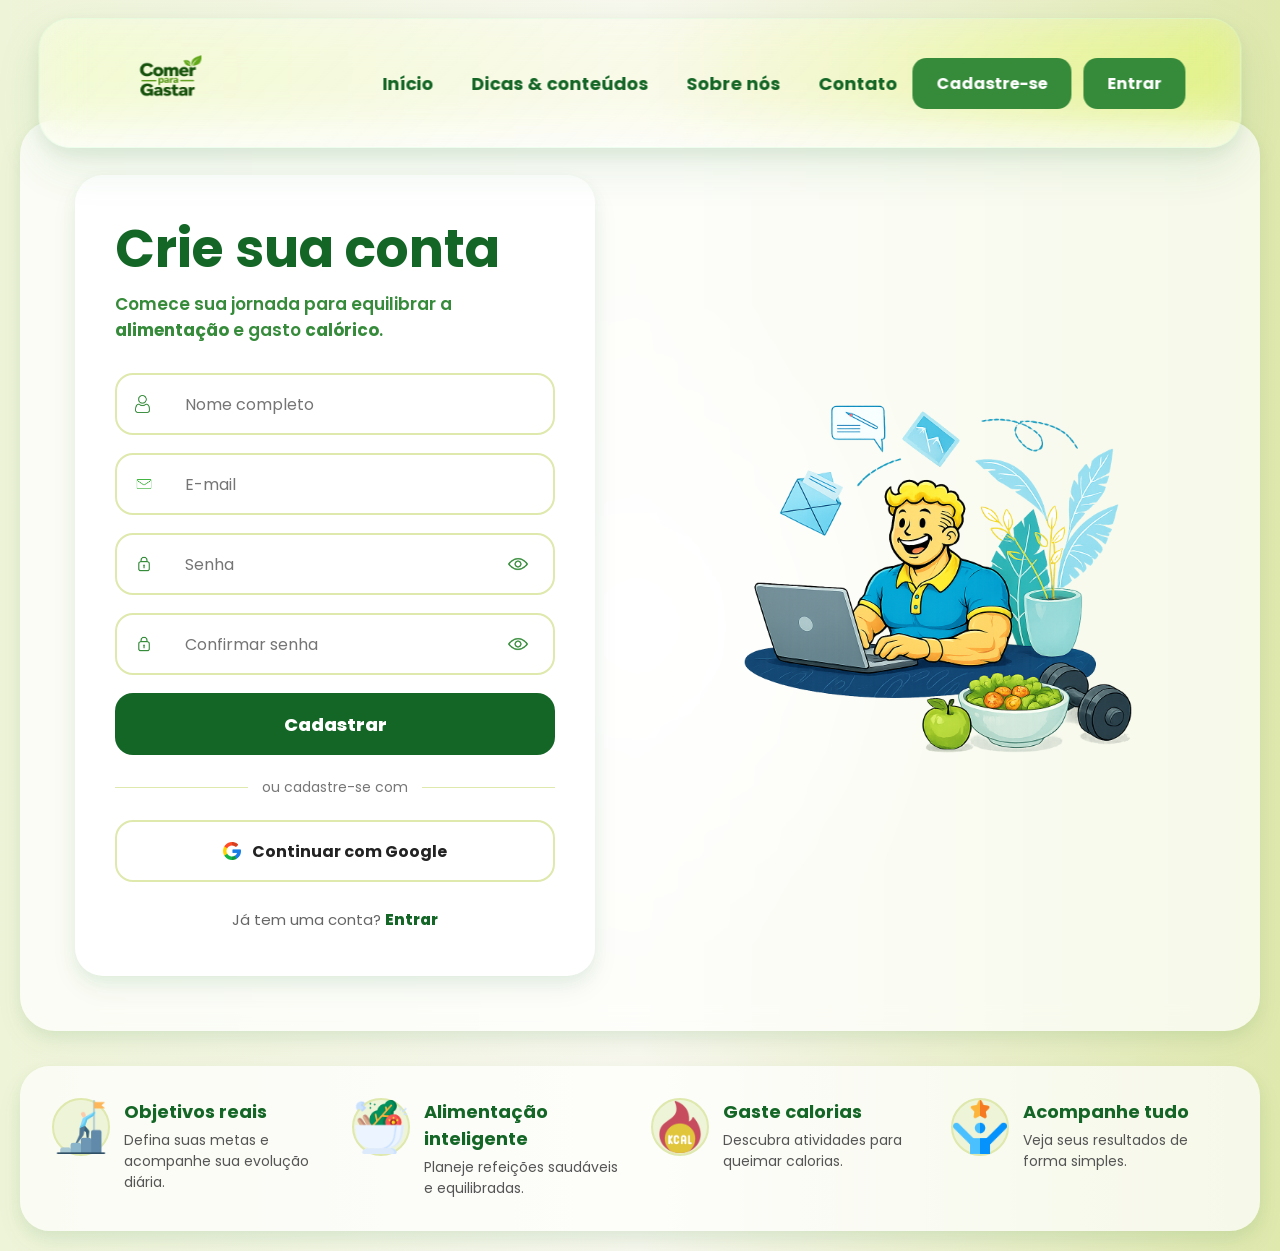
==== commit 82c5ca81: "Atualizações HTML e icone aba e melhorias de shadow-box no css" ====
--- a/cadastro.html
+++ b/cadastro.html
@@ -6,10 +6,10 @@
 
     <title>Cadastro | Comer para Gastar</title>
 
-    <link rel="icon" type="image/png" href="imagens/aba-leaf-monstera.png" />
+    <link rel="icon" type="image/png" href="imagens/aba-navegador.png" />
 
-    <link rel="stylesheet" href="style.css" />
-    <link rel="stylesheet" href="cadastro.css" />
+    <link rel="stylesheet" href="css/style.css" />
+    <link rel="stylesheet" href="css/cadastro.css" />
 
     <link
       href="https://fonts.googleapis.com/css2?family=Poppins:wght@400;500;600;700;800&display=swap"
@@ -49,11 +49,10 @@
           <h1><strong>Crie sua conta</strong></h1>
 
           <p>
-            <span class="texto-verde"
-              >Comece sua jornada para equilibrar a
-              <strong>alimentação</strong> e gasto
-              <strong>calórico</strong>.</span
-            >
+            <span class="texto-verde">
+              Comece sua jornada para equilibrar a
+              <strong>alimentação</strong> e gasto <strong>calórico</strong>.
+            </span>
           </p>
 
           <form class="form-cadastro">
@@ -73,29 +72,53 @@
               <input type="email" placeholder="E-mail" required />
             </div>
 
-            <div class="campo">
+            <div class="campo campo-senha">
               <span class="icone">
                 <img src="imagens/senha-cadastro.png" alt="Senha" />
               </span>
 
-              <input type="password" placeholder="Senha" required />
+              <input
+                type="password"
+                placeholder="Senha"
+                class="input-senha"
+                required
+              />
+
+              <button
+                type="button"
+                class="btn-ver-senha"
+                aria-label="Mostrar senha"
+              >
+                <img src="imagens/olho-login.png" alt="" />
+              </button>
             </div>
 
-            <div class="campo">
+            <div class="campo campo-senha">
               <span class="icone">
                 <img src="imagens/senha-cadastro.png" alt="Confirmar senha" />
               </span>
 
-              <input type="password" placeholder="Confirmar senha" required />
+              <input
+                type="password"
+                placeholder="Confirmar senha"
+                class="input-senha"
+                required
+              />
+
+              <button
+                type="button"
+                class="btn-ver-senha"
+                aria-label="Mostrar senha"
+              >
+                <img src="imagens/olho-login.png" alt="" />
+              </button>
             </div>
 
             <button type="submit" class="btn-principal">Cadastrar</button>
 
             <div class="separador">
               <span></span>
-
               <p>ou cadastre-se com</p>
-
               <span></span>
             </div>
 
@@ -109,7 +132,6 @@
 
             <p class="login-texto">
               Já tem uma conta?
-
               <a href="login.html">Entrar</a>
             </p>
           </form>
@@ -121,14 +143,6 @@
             alt="Personagem usando computador"
             class="imagem-cadastro"
           />
-
-          <div class="decoracao">
-            <img src="imagens/maca.png" alt="Maçã" />
-
-            <img src="imagens/salada.png" alt="Salada saudável" />
-
-            <img src="imagens/halter.png" alt="Halter" />
-          </div>
         </div>
       </section>
 
@@ -140,7 +154,6 @@
 
           <div>
             <h3>Objetivos reais</h3>
-
             <p>Defina suas metas e acompanhe sua evolução diária.</p>
           </div>
         </div>
@@ -152,7 +165,6 @@
 
           <div>
             <h3>Alimentação inteligente</h3>
-
             <p>Planeje refeições saudáveis e equilibradas.</p>
           </div>
         </div>
@@ -164,7 +176,6 @@
 
           <div>
             <h3>Gaste calorias</h3>
-
             <p>Descubra atividades para queimar calorias.</p>
           </div>
         </div>
@@ -176,13 +187,12 @@
 
           <div>
             <h3>Acompanhe tudo</h3>
-
             <p>Veja seus resultados de forma simples.</p>
           </div>
         </div>
       </section>
     </main>
 
-    <script src="cadastro.js"></script>
+    <script src="js/cadastro.js"></script>
   </body>
 </html>
--- a/css/style.css
+++ b/css/style.css
@@ -0,0 +1,2041 @@
+* {
+  margin: 0;
+  padding: 0;
+  box-sizing: border-box;
+}
+
+:root {
+  --verde: #146626;
+  --verde-claro: #358b3a;
+  --verde-escuro: #0d4e1a;
+  --texto: #214b2a;
+  --sombra: 0 12px 35px rgba(0, 0, 0, 0.08);
+}
+
+html {
+  scroll-behavior: smooth;
+}
+
+body {
+  font-family: "Poppins", Arial, sans-serif;
+  padding-top: 120px;
+  color: var(--texto);
+  background:
+    radial-gradient(circle at center, #ffffff 0%, transparent 38%),
+    linear-gradient(90deg, #eef4d8 0%, #f8f8ef 50%, #dfe8ad 100%);
+}
+
+/* HEADER */
+
+.header {
+  position: fixed;
+  top: 18px;
+  left: 50%;
+  transform: translateX(-50%);
+  width: 94%;
+  z-index: 999;
+  display: flex;
+  align-items: center;
+  justify-content: space-between;
+  padding: 14px 55px;
+  border-radius: 32px;
+  background: linear-gradient(
+    135deg,
+    rgba(255, 255, 255, 0.34),
+    rgba(255, 255, 255, 0.12)
+  );
+  backdrop-filter: blur(20px) saturate(220%);
+  -webkit-backdrop-filter: blur(20px) saturate(220%);
+  border: 1px solid rgba(210, 255, 220, 0.35);
+  box-shadow:
+    0 18px 45px rgba(0, 0, 0, 0.12),
+    inset 0 1px 1px rgba(255, 255, 255, 0.55),
+    inset 0 -1px 6px rgba(20, 102, 38, 0.08);
+  overflow: hidden;
+}
+
+.logo img {
+  width: 150px;
+  height: auto;
+  object-fit: contain;
+  display: block;
+}
+
+.menu {
+  display: flex;
+  gap: 38px;
+  align-items: center;
+}
+
+.menu a {
+  color: var(--verde);
+  text-decoration: none;
+  font-size: 18px;
+  font-weight: 600;
+  position: relative;
+}
+
+.menu a::after {
+  content: "";
+  position: absolute;
+  left: 0;
+  bottom: -8px;
+  width: 0;
+  height: 3px;
+  background: var(--verde);
+  border-radius: 20px;
+  transition: 0.3s ease;
+}
+
+.menu a:hover::after,
+.menu a.ativo::after {
+  width: 100%;
+}
+
+.menu a.ativo {
+  color: var(--verde-escuro);
+}
+
+.acoes-header {
+  display: flex;
+  gap: 12px;
+}
+
+/* BOTÕES */
+
+.btn-header,
+.btn-principal,
+.btn-secundario,
+.btn-card,
+.btn-enviar {
+  text-decoration: none;
+  border: none;
+  cursor: pointer;
+  transition: 0.3s ease;
+}
+
+.btn-header {
+  padding: 13px 24px;
+  border-radius: 14px;
+  font-size: 16px;
+  font-weight: 700;
+}
+
+.btn-entrar,
+.btn-cadastro,
+.btn-principal,
+.btn-enviar {
+  background: var(--verde-claro);
+  color: white;
+}
+
+.btn-entrar:hover,
+.btn-cadastro:hover,
+.btn-principal:hover,
+.btn-enviar:hover,
+.btn-secundario:hover {
+  transform: translateY(-4px);
+}
+
+.btn-entrar:hover,
+.btn-cadastro:hover,
+.btn-principal:hover,
+.btn-enviar:hover {
+  background: var(--verde-escuro);
+}
+
+.btn-principal {
+  display: inline-block;
+  padding: 17px 32px;
+  border-radius: 16px;
+  font-size: 18px;
+  font-weight: 800;
+}
+
+.btn-secundario {
+  display: inline-block;
+  padding: 17px 32px;
+  border-radius: 16px;
+  font-size: 18px;
+  font-weight: 800;
+  color: var(--verde);
+  background: white;
+  box-shadow: var(--sombra);
+}
+
+/* HERO */
+
+.hero {
+  min-height: calc(100vh - 120px);
+  padding: 60px 7%;
+}
+
+.hero-conteudo {
+  max-width: 620px;
+}
+
+.hero-botoes {
+  display: flex;
+  gap: 18px;
+  flex-wrap: wrap;
+}
+
+/* HERO NOVO */
+
+.novo-hero {
+  min-height: calc(100vh - 110px);
+  padding: 70px 8% 80px;
+  display: grid;
+  grid-template-columns: 1fr 1.15fr;
+  align-items: center;
+  gap: 80px;
+  background:
+    radial-gradient(circle at center, #ffffff 0%, transparent 38%),
+    linear-gradient(90deg, #eef4d8 0%, #f8f8ef 50%, #dfe8ad 100%);
+}
+
+.novo-hero .hero-conteudo {
+  max-width: 600px;
+}
+
+.novo-hero .tag {
+  display: inline-flex;
+  align-items: center;
+  gap: 8px;
+  padding: 9px 22px;
+  margin-bottom: 45px;
+  background: #dff6d8;
+  border: 1px solid #b8e5b0;
+  color: #2d6128;
+  border-radius: 999px;
+  font-size: 17px;
+  font-weight: 600;
+}
+
+.novo-hero .tag img {
+  width: 20px;
+  height: 20px;
+  object-fit: contain;
+}
+
+.novo-hero h1 {
+  font-size: clamp(58px, 7vw, 96px);
+  line-height: 0.95;
+  color: #143f16;
+  font-weight: 800;
+  margin-bottom: 22px;
+}
+
+.novo-hero h1 span {
+  display: block;
+  color: #28662a;
+}
+
+.linha-verde {
+  width: 330px;
+  max-width: 90%;
+  height: 5px;
+  background: #65c94f;
+  border-radius: 999px;
+  margin-bottom: 22px;
+  transform: rotate(-1deg);
+}
+
+.novo-hero p {
+  max-width: 610px;
+  color: #557654;
+  font-size: 25px;
+  line-height: 1.35;
+  margin-bottom: 42px;
+}
+
+.novo-hero p strong {
+  color: #173f18;
+  font-weight: 800;
+}
+
+.novo-hero .hero-botoes {
+  align-items: center;
+  gap: 20px;
+}
+
+.novo-hero .btn-principal {
+  padding: 20px 42px;
+  border-radius: 999px;
+  background: #28662a;
+  color: white;
+  font-size: 20px;
+  box-shadow: 0 14px 25px rgba(40, 102, 42, 0.25);
+}
+
+.novo-hero .btn-secundario {
+  padding: 19px 42px;
+  border-radius: 999px;
+  color: #173f18;
+  border: 2px solid #d5dfd2;
+  font-size: 20px;
+  box-shadow: none;
+}
+
+.hero-visual {
+  position: relative;
+  height: 540px;
+  border-radius: 32px;
+  overflow: hidden;
+  box-shadow: 0 28px 60px rgba(0, 0, 0, 0.12);
+}
+
+.hero-comida {
+  width: 100%;
+  height: 100%;
+  object-fit: cover;
+  display: block;
+}
+
+/* CARD FLUTUANTE */
+
+.card-flutuante {
+  position: absolute;
+  left: 45px;
+  right: 45px;
+  bottom: 30px;
+  min-height: 118px;
+  padding: 25px 38px;
+  display: flex;
+  align-items: center;
+  gap: 28px;
+  border-radius: 24px;
+  background: rgba(255, 255, 255, 0.72);
+  backdrop-filter: blur(1px);
+  -webkit-backdrop-filter: blur(18px);
+  box-shadow: 0 18px 45px rgba(0, 0, 0, 0.12);
+}
+
+.card-flutuante img {
+  width: 70px;
+  height: 70px;
+  object-fit: contain;
+  animation: bonecoCorrendo 1.8s ease-in-out infinite;
+}
+
+.card-flutuante h3 {
+  color: #173f18;
+  font-size: 23px;
+  font-weight: 800;
+  margin-bottom: 4px;
+}
+
+.card-flutuante p {
+  margin: 0;
+  color: #557654;
+  font-size: 19px;
+  line-height: 1.2;
+}
+
+/* SOBRE */
+
+.sobre {
+  min-height: 100vh;
+  padding: 90px 7%;
+  display: flex;
+  align-items: center;
+  justify-content: space-between;
+  gap: 70px;
+}
+
+.sobre-texto,
+.sobre-card {
+  width: 50%;
+}
+
+.sobre-texto h1,
+.titulo-secao h1,
+.calculadora-texto h1,
+.contato-formulario h1 {
+  font-size: clamp(42px, 6vw, 72px);
+  color: var(--verde);
+  line-height: 1;
+  margin-bottom: 25px;
+}
+
+.sobre-texto p {
+  font-size: 21px;
+  line-height: 1.7;
+  margin-bottom: 22px;
+}
+
+.sobre-card {
+  background: rgba(255, 255, 255, 0.75);
+  padding: 45px;
+  border-radius: 32px;
+  box-shadow: var(--sombra);
+  border: 2px solid rgba(20, 102, 38, 0.12);
+}
+
+.ano {
+  display: inline-block;
+  background: var(--verde-claro);
+  color: white;
+  padding: 14px 28px;
+  border-radius: 18px;
+  font-size: 30px;
+  font-weight: 800;
+  margin-bottom: 28px;
+}
+
+.sobre-card h2 {
+  color: var(--verde);
+  font-size: 38px;
+  margin-bottom: 18px;
+}
+
+.sobre-card p {
+  font-size: 21px;
+  line-height: 1.6;
+  margin-bottom: 35px;
+}
+
+.sobre-itens {
+  display: grid;
+  grid-template-columns: repeat(3, 1fr);
+  gap: 18px;
+}
+
+.sobre-itens div {
+  text-align: center;
+  padding: 18px;
+  border-radius: 18px;
+  background: #eef4d8;
+}
+
+.sobre-itens strong {
+  display: block;
+  font-size: 30px;
+  color: var(--verde);
+}
+
+.titulo-com-folha {
+  position: relative;
+  display: inline-block;
+  width: fit-content;
+}
+
+.titulo-com-folha img {
+  position: absolute;
+  width: 65px;
+  height: auto;
+  top: -38px;
+  right: -58px;
+  object-fit: contain;
+  pointer-events: none;
+}
+
+/* DICAS */
+
+.dicas {
+  padding: 100px 7%;
+  text-align: center;
+}
+
+.titulo-secao p {
+  font-size: 24px;
+  margin-bottom: 50px;
+}
+
+.cards-dicas {
+  display: flex;
+  justify-content: center;
+  gap: 35px;
+  flex-wrap: wrap;
+}
+
+.card-dica {
+  width: 350px;
+  min-height: 500px;
+  background: white;
+  padding: 32px;
+  border-radius: 28px;
+  box-shadow: var(--sombra);
+  transition: 0.35s ease;
+}
+
+.card-dica:hover {
+  transform: translateY(-10px);
+}
+
+.imagem-dica {
+  width: 240px;
+  height: 240px;
+  margin: 0 auto 25px;
+  border-radius: 50%;
+  background: #e8f3dc;
+  overflow: hidden;
+  display: flex;
+  align-items: center;
+  justify-content: center;
+}
+
+.card-dica:nth-child(1) .imagem-dica img {
+  width: 210px;
+  height: 210px;
+  object-fit: contain;
+  animation: beberAgua 2.4s ease-in-out infinite;
+  transform-origin: center bottom;
+}
+
+.card-dica:nth-child(2) .imagem-dica img {
+  width: 260px;
+  height: 260px;
+  object-fit: contain;
+  animation: exercicioPeso 1.6s ease-in-out infinite;
+  transform-origin: center bottom;
+}
+
+.card-dica:nth-child(3) .imagem-dica {
+  position: relative;
+}
+
+.card-dica:nth-child(3) .imagem-dica img {
+  width: 235px;
+  height: 235px;
+  object-fit: contain;
+  animation: comidaMordidaReal 4s ease-in-out infinite;
+  transform-origin: center;
+}
+
+.card-dica:nth-child(3) .imagem-dica::after {
+  content: "";
+  position: absolute;
+  top: 18px;
+  right: 18px;
+  width: 0;
+  height: 0;
+  background: #e8f3dc;
+  border-radius: 50%;
+  animation: mordida 4s ease-in-out infinite;
+  z-index: 2;
+}
+
+.card-dica h2 {
+  font-size: 30px;
+  color: var(--verde-claro);
+  margin-bottom: 15px;
+}
+
+.card-dica p {
+  font-size: 18px;
+  line-height: 1.5;
+  color: var(--verde);
+  margin-bottom: 25px;
+}
+
+.btn-card {
+  width: 44px;
+  height: 44px;
+  border-radius: 50%;
+  display: inline-flex;
+  align-items: center;
+  justify-content: center;
+  border: 3px solid var(--verde-claro);
+  color: var(--verde-claro);
+  font-size: 26px;
+  font-weight: 800;
+}
+
+.btn-card:hover {
+  background: var(--verde-claro);
+  color: white;
+}
+
+/* CALCULADORA */
+
+.calculadora-preview {
+  padding: 90px 7%;
+  display: flex;
+  align-items: center;
+  gap: 55px;
+}
+
+.calculadora-texto,
+.calculadora-card {
+  width: 50%;
+}
+
+.calculadora-texto p {
+  font-size: 22px;
+  line-height: 1.6;
+  margin-bottom: 30px;
+}
+
+.calculadora-card {
+  background: white;
+  padding: 35px;
+  border-radius: 32px;
+  box-shadow: var(--sombra);
+}
+
+.calculadora-card h2 {
+  color: var(--verde);
+  font-size: 34px;
+  margin-bottom: 25px;
+}
+
+.placeholder-imagem {
+  min-height: 360px;
+  height: auto;
+  background: #1d5b2a;
+  border-radius: 26px;
+  display: flex;
+  align-items: center;
+  justify-content: center;
+  overflow: visible;
+  padding: 20px;
+}
+
+.placeholder-imagem img {
+  width: 100%;
+  max-width: 720px;
+  height: auto;
+  object-fit: contain;
+  display: block;
+}
+
+/* CONTATO */
+
+.contato {
+  padding: 90px 7%;
+}
+
+.contato-container {
+  display: flex;
+  align-items: center;
+  gap: 60px;
+}
+
+.contato-formulario {
+  width: 50%;
+  background: white;
+  padding: 45px;
+  border-radius: 32px;
+  box-shadow: var(--sombra);
+}
+
+.contato-formulario p {
+  font-size: 21px;
+  line-height: 1.5;
+  margin-bottom: 30px;
+}
+
+.contato-formulario strong {
+  color: var(--verde);
+}
+
+.campo {
+  display: flex;
+  align-items: center;
+  gap: 15px;
+  margin-bottom: 18px;
+}
+
+.campo-textarea {
+  align-items: flex-start;
+}
+
+.icone-campo {
+  width: 60px;
+  height: 60px;
+  min-width: 60px;
+  background: #eef3e4;
+  border-radius: 14px;
+  display: flex;
+  align-items: center;
+  justify-content: center;
+}
+
+.icone-campo img {
+  width: 28px;
+  height: 28px;
+  object-fit: contain;
+}
+
+.campo input,
+.campo textarea {
+  width: 100%;
+  padding: 18px 20px;
+  border-radius: 16px;
+  border: 1px solid #d8e4c9;
+  font-family: inherit;
+  font-size: 18px;
+  outline: none;
+}
+
+.campo textarea {
+  height: 140px;
+  resize: none;
+}
+
+.campo input:focus,
+.campo textarea:focus {
+  border-color: var(--verde-claro);
+  box-shadow: 0 0 0 4px rgba(53, 139, 58, 0.12);
+}
+
+.btn-enviar {
+  width: 100%;
+  padding: 18px;
+  border-radius: 18px;
+  font-size: 20px;
+  font-weight: 800;
+}
+
+.contato-imagem {
+  width: 50%;
+  height: 520px;
+  background: rgba(255, 255, 255, 0.55);
+  border-radius: 40px;
+  box-shadow: var(--sombra);
+  display: flex;
+  align-items: center;
+  justify-content: center;
+  overflow: hidden;
+}
+
+.contato-imagem img {
+  width: 620px;
+  max-width: 100%;
+  height: auto;
+  object-fit: contain;
+  transform-origin: center bottom;
+}
+
+.outros-canais {
+  margin-top: 45px;
+  background: rgba(255, 255, 255, 0.75);
+  padding: 28px;
+  border-radius: 28px;
+  box-shadow: var(--sombra);
+}
+
+.outros-canais h2 {
+  color: var(--verde);
+  font-size: 28px;
+  margin-bottom: 20px;
+}
+
+.lista-canais {
+  display: grid;
+  grid-template-columns: repeat(4, 1fr);
+  gap: 20px;
+}
+
+.canal {
+  text-align: center;
+  padding: 18px;
+  border-radius: 18px;
+  background: #eef4d8;
+}
+
+.canal img {
+  width: 36px;
+  height: 36px;
+  object-fit: contain;
+  margin: 0 auto 10px;
+  display: block;
+}
+
+.canal h3 {
+  color: var(--verde);
+  margin-bottom: 8px;
+}
+
+/* FOOTER */
+
+.footer-final {
+  background: linear-gradient(90deg, #063608 0%, #0a4a0f 50%, #063608 100%);
+  padding: 55px 60px;
+  margin-top: 80px;
+  overflow: hidden;
+}
+
+.footer-conteudo {
+  max-width: 1700px;
+  margin: 0 auto;
+  display: flex;
+  align-items: center;
+  justify-content: space-between;
+  gap: 40px;
+}
+
+.footer-logo img {
+  width: 95px;
+  object-fit: contain;
+  filter: brightness(0) invert(1);
+  opacity: 0.95;
+  transition:
+    transform 0.3s ease,
+    opacity 0.3s ease;
+}
+
+.footer-logo img:hover {
+  transform: scale(1.06);
+  opacity: 1;
+}
+
+.footer-copy {
+  color: rgba(255, 255, 255, 0.72);
+  font-size: 1.1rem;
+  font-weight: 500;
+  text-align: center;
+}
+
+.footer-menu {
+  display: flex;
+  align-items: center;
+  gap: 42px;
+}
+
+.footer-menu a {
+  color: white;
+  text-decoration: none;
+  font-size: 1.15rem;
+  font-weight: 700;
+  position: relative;
+  transition: 0.3s ease;
+}
+
+.footer-menu a::after {
+  content: "";
+  position: absolute;
+  left: 0;
+  bottom: -7px;
+  width: 0%;
+  height: 3px;
+  background: #76d85f;
+  border-radius: 999px;
+  transition: width 0.35s ease;
+}
+
+.footer-menu a:hover {
+  color: #8fff78;
+  transform: translateY(-2px);
+}
+
+.footer-menu a:hover::after {
+  width: 100%;
+}
+
+/* WHATSAPP */
+
+.whatsapp-fixo {
+  position: fixed;
+  right: 28px;
+  bottom: 28px;
+  width: 78px;
+  height: 78px;
+  background: #25d366;
+  border-radius: 50%;
+  display: flex;
+  align-items: center;
+  justify-content: center;
+  z-index: 99999;
+  box-shadow: 0 10px 25px rgba(37, 211, 102, 0.38);
+  transition: 0.3s ease;
+}
+
+.whatsapp-fixo img {
+  width: 42px;
+  height: 42px;
+  object-fit: contain;
+}
+
+.whatsapp-fixo:hover {
+  transform: scale(1.12) translateY(-5px);
+  box-shadow: 0 16px 35px rgba(37, 211, 102, 0.52);
+}
+
+.whatsapp-fixo::before {
+  content: "";
+  position: absolute;
+  width: 100%;
+  height: 100%;
+  border-radius: 50%;
+  background: rgba(37, 211, 102, 0.35);
+  animation: pulseWhatsapp 2s infinite;
+  z-index: -1;
+}
+
+/* ANIMAÇÕES */
+
+@keyframes bonecoCorrendo {
+  0%,
+  100% {
+    transform: translateY(0) rotate(-2deg);
+  }
+
+  50% {
+    transform: translateY(-6px) rotate(3deg);
+  }
+}
+
+@keyframes beberAgua {
+  0%,
+  100% {
+    transform: translateY(0) rotate(0deg);
+  }
+
+  50% {
+    transform: translateY(-8px) rotate(-3deg);
+  }
+}
+
+@keyframes exercicioPeso {
+  0%,
+  100% {
+    transform: translateY(0) scale(1);
+  }
+
+  50% {
+    transform: translateY(-10px) scale(1.04);
+  }
+}
+
+@keyframes comidaMordidaReal {
+  0%,
+  100% {
+    transform: scale(1);
+  }
+
+  20% {
+    transform: scale(0.97);
+  }
+
+  40% {
+    transform: scale(0.94);
+  }
+
+  60% {
+    transform: scale(0.9);
+  }
+
+  80% {
+    transform: scale(0.86);
+  }
+}
+
+@keyframes mordida {
+  0%,
+  100% {
+    width: 0;
+    height: 0;
+    opacity: 0;
+  }
+
+  20% {
+    width: 45px;
+    height: 45px;
+    opacity: 1;
+  }
+
+  40% {
+    width: 75px;
+    height: 75px;
+    opacity: 1;
+  }
+
+  60% {
+    width: 105px;
+    height: 105px;
+    opacity: 1;
+  }
+
+  80% {
+    width: 130px;
+    height: 130px;
+    opacity: 1;
+  }
+}
+
+@keyframes cansado {
+  0%,
+  100% {
+    transform: translateY(0) scaleX(1) scaleY(1);
+  }
+
+  25%,
+  75% {
+    transform: translateY(3px) scaleX(1.01) scaleY(0.98);
+  }
+
+  50% {
+    transform: translateY(8px) scaleX(1.03) scaleY(0.95);
+  }
+}
+
+@keyframes suorCaindo {
+  0% {
+    transform: translateY(0) rotate(0deg);
+    opacity: 0;
+  }
+
+  25% {
+    opacity: 1;
+  }
+
+  100% {
+    transform: translateY(26px) rotate(12deg);
+    opacity: 0;
+  }
+}
+
+@keyframes pulseWhatsapp {
+  0% {
+    transform: scale(1);
+    opacity: 1;
+  }
+
+  70%,
+  100% {
+    transform: scale(1.55);
+    opacity: 0;
+  }
+}
+
+/* RESPONSIVO */
+
+@media (max-width: 1050px) {
+  .header {
+    padding: 14px 28px;
+  }
+
+  .menu {
+    gap: 22px;
+  }
+
+  .menu a {
+    font-size: 16px;
+  }
+
+  .logo img {
+    width: 140px;
+  }
+}
+
+@media (max-width: 950px) {
+  .novo-hero {
+    grid-template-columns: 1fr;
+    gap: 45px;
+    text-align: center;
+  }
+
+  .novo-hero .hero-conteudo {
+    margin: 0 auto;
+  }
+
+  .linha-verde {
+    margin-left: auto;
+    margin-right: auto;
+  }
+
+  .novo-hero .hero-botoes {
+    justify-content: center;
+  }
+
+  .hero-visual {
+    height: 420px;
+  }
+}
+
+@media (max-width: 850px) {
+  body {
+    padding-top: 150px;
+  }
+
+  .header {
+    flex-direction: column;
+    gap: 18px;
+    width: 92%;
+  }
+
+  .menu {
+    flex-wrap: wrap;
+    justify-content: center;
+  }
+
+  .sobre,
+  .calculadora-preview,
+  .contato-container {
+    flex-direction: column;
+    text-align: center;
+  }
+
+  .sobre-texto,
+  .sobre-card,
+  .calculadora-texto,
+  .calculadora-card,
+  .contato-formulario,
+  .contato-imagem {
+    width: 100%;
+  }
+
+  .contato-imagem {
+    height: 380px;
+  }
+
+  .contato-imagem img {
+    width: 420px;
+  }
+
+  .placeholder-imagem {
+    height: 300px;
+  }
+
+  .lista-canais {
+    grid-template-columns: repeat(2, 1fr);
+  }
+
+  .footer-conteudo {
+    flex-direction: column;
+    text-align: center;
+  }
+
+  .footer-menu {
+    flex-wrap: wrap;
+    justify-content: center;
+    gap: 25px;
+  }
+
+  .footer-copy {
+    order: 3;
+  }
+}
+
+@media (max-width: 520px) {
+  .header {
+    top: 10px;
+    padding: 16px;
+    border-radius: 24px;
+  }
+
+  .menu {
+    gap: 14px;
+  }
+
+  .menu a {
+    font-size: 14px;
+  }
+
+  .acoes-header {
+    width: 100%;
+    justify-content: center;
+  }
+
+  .btn-header {
+    padding: 12px 18px;
+    font-size: 14px;
+  }
+
+  .hero,
+  .sobre,
+  .dicas,
+  .calculadora-preview,
+  .contato {
+    padding-left: 22px;
+    padding-right: 22px;
+  }
+
+  .sobre-texto p,
+  .calculadora-texto p,
+  .contato-formulario p {
+    font-size: 18px;
+  }
+
+  .sobre-card,
+  .contato-formulario,
+  .calculadora-card {
+    padding: 28px 22px;
+  }
+
+  .sobre-itens,
+  .lista-canais {
+    grid-template-columns: 1fr;
+  }
+
+  .card-dica {
+    width: 100%;
+  }
+
+  .imagem-dica {
+    width: 200px;
+    height: 200px;
+  }
+
+  .card-dica:nth-child(1) .imagem-dica img {
+    width: 175px;
+    height: 175px;
+  }
+
+  .card-dica:nth-child(2) .imagem-dica img {
+    width: 215px;
+    height: 215px;
+  }
+
+  .card-dica:nth-child(3) .imagem-dica img {
+    width: 190px;
+    height: 190px;
+  }
+
+  .placeholder-imagem {
+    height: 230px;
+  }
+
+  .titulo-com-folha img {
+    width: 45px;
+    top: -25px;
+    right: -45px;
+  }
+
+  .whatsapp-fixo {
+    width: 64px;
+    height: 64px;
+    right: 18px;
+    bottom: 18px;
+  }
+
+  .whatsapp-fixo img {
+    width: 34px;
+    height: 34px;
+  }
+}
+
+.motivacao-cards {
+  display: flex;
+
+  justify-content: center;
+
+  gap: 32px;
+
+  margin-top: 55px;
+
+  flex-wrap: wrap;
+}
+
+.motivacao-card {
+  width: 420px;
+
+  min-height: 300px;
+
+  background: #f8fbf5;
+
+  border-radius: 28px;
+
+  padding: 32px 28px;
+
+  text-align: center;
+
+  border: 1px solid #dbe8d2;
+
+  transition: 0.35s ease;
+
+  overflow: hidden;
+}
+
+.motivacao-card:hover {
+  transform: translateY(-6px);
+
+  box-shadow: 0 18px 40px rgba(56, 128, 52, 0.12);
+}
+
+.motivacao-card h3 {
+  font-size: 2rem;
+
+  color: #173d19;
+
+  margin-bottom: 14px;
+
+  font-weight: 700;
+}
+
+.motivacao-card p {
+  font-size: 1.15rem;
+
+  line-height: 1.6;
+
+  color: #567054;
+
+  max-width: 340px;
+
+  margin: 0 auto;
+}
+
+.motivacao-card img {
+  width: 250px;
+}
+
+.motivacao-card:first-child img {
+  animation: corrida-card 0.9s ease-in-out infinite;
+}
+
+@keyframes corrida-card {
+  0% {
+    transform: translateX(0) rotate(-2deg);
+  }
+
+  25% {
+    transform: translateX(6px) rotate(2deg);
+  }
+
+  50% {
+    transform: translateX(0) rotate(-2deg);
+  }
+
+  75% {
+    transform: translateX(-6px) rotate(2deg);
+  }
+
+  100% {
+    transform: translateX(0) rotate(-2deg);
+  }
+}
+
+.motivacao-card:last-child img {
+  animation: cansado-card 2.2s ease-in-out infinite;
+}
+
+@keyframes cansado-card {
+  0% {
+    transform: translateY(0) rotate(0deg);
+  }
+
+  20% {
+    transform: translateY(4px) rotate(-1deg);
+  }
+
+  40% {
+    transform: translateY(0) rotate(1deg);
+  }
+
+  60% {
+    transform: translateY(5px) rotate(-1deg);
+  }
+
+  80% {
+    transform: translateY(0) rotate(1deg);
+  }
+
+  100% {
+    transform: translateY(0) rotate(0deg);
+  }
+}
+
+/* MOBILE */
+@media (max-width: 900px) {
+  .motivacao-card {
+    width: 100%;
+
+    max-width: 380px;
+
+    min-height: auto;
+
+    padding: 28px 22px;
+  }
+
+  .motivacao-card img {
+    width: 95px;
+  }
+
+  .motivacao-card h3 {
+    font-size: 1.6rem;
+  }
+
+  .motivacao-card p {
+    font-size: 1rem;
+  }
+}
+
+/* CARDS: EQUILÍBRIO É TUDO */
+
+.equilibrio-alertas {
+  padding: 90px 7%;
+  text-align: center;
+}
+
+.alertas-cards {
+  display: flex;
+  justify-content: center;
+  align-items: stretch;
+  gap: 35px;
+  flex-wrap: wrap;
+  margin-top: 45px;
+}
+
+.alerta-card {
+  width: 460px;
+  min-height: 520px;
+  background: rgba(255, 255, 255, 0.78);
+  border: 1px solid rgba(53, 139, 58, 0.16);
+  border-radius: 32px;
+  padding: 32px 28px 38px;
+  box-shadow: 0 18px 45px rgba(34, 94, 44, 0.12);
+  transition: 0.35s ease;
+  overflow: hidden;
+}
+
+.alerta-card:hover {
+  transform: translateY(-8px);
+  box-shadow: 0 25px 55px rgba(34, 94, 44, 0.18);
+}
+
+.alerta-card img {
+  width: 100%;
+  height: 260px;
+  object-fit: contain;
+  display: block;
+  margin: 0 auto 25px;
+}
+
+.alerta-card h2 {
+  font-size: 1.8rem;
+  color: #173f18;
+  margin-bottom: 16px;
+  font-weight: 800;
+}
+
+.alerta-card p {
+  font-size: 1.05rem;
+  line-height: 1.65;
+  color: #557654;
+  max-width: 390px;
+  margin: 0 auto;
+}
+
+/* PRIMEIRO CARD */
+.alerta-card:first-child {
+  background: linear-gradient(180deg, #fff7f2 0%, #ffffff 100%);
+}
+
+.alerta-card:first-child h2 {
+  color: #8b2b1f;
+}
+
+.alerta-card:first-child img {
+  height: 280px;
+}
+
+/* SEGUNDO CARD */
+.alerta-card:last-child {
+  background: linear-gradient(180deg, #f7fff2 0%, #ffffff 100%);
+}
+
+.alerta-card:last-child h2 {
+  color: #1d6a2d;
+}
+
+.alerta-card:last-child img {
+  height: 280px;
+}
+
+/* MOBILE */
+
+@media (max-width: 900px) {
+  .alerta-card {
+    width: 100%;
+    max-width: 460px;
+  }
+}
+
+@media (max-width: 520px) {
+  .equilibrio-alertas {
+    padding: 70px 22px;
+  }
+
+  .alerta-card {
+    min-height: auto;
+    padding: 28px 22px;
+  }
+
+  .alerta-card img {
+    height: 220px;
+  }
+
+  .alerta-card h2 {
+    font-size: 1.45rem;
+  }
+
+  .alerta-card p {
+    font-size: 1rem;
+  }
+}
+
+.animacao-frame {
+  width: 320px;
+  height: 280px;
+  margin: 0 auto 25px;
+
+  display: flex;
+  align-items: center;
+  justify-content: center;
+}
+
+.animacao-frame img {
+  width: 100%;
+  height: 100%;
+
+  object-fit: contain;
+
+  display: block;
+}
+
+/* =============================== */
+/* AJUSTES FINAIS MOBILE / TABLET */
+/* =============================== */
+
+::-webkit-scrollbar {
+  width: 10px;
+}
+
+::-webkit-scrollbar-track {
+  background: #eef0e8;
+}
+
+::-webkit-scrollbar-thumb {
+  background: var(--verde-claro);
+  border-radius: 999px;
+}
+
+img,
+video {
+  max-width: 100%;
+}
+
+/* TABLET */
+
+@media (max-width: 900px) {
+  body {
+    padding-top: 185px;
+  }
+
+  .header {
+    width: 94%;
+    padding: 16px 22px;
+    gap: 14px;
+  }
+
+  .menu {
+    gap: 18px;
+  }
+
+  .acoes-header {
+    gap: 10px;
+  }
+
+  .novo-hero {
+    padding-top: 55px;
+  }
+
+  .novo-hero p {
+    font-size: 21px;
+  }
+
+  .sobre,
+  .calculadora-preview,
+  .contato-container {
+    gap: 45px;
+  }
+
+  .alerta-card,
+  .motivacao-card {
+    max-width: 430px;
+  }
+}
+
+/* CELULAR */
+
+/* ANIMAÇÕES AO ROLAR */
+
+.reveal-up,
+.reveal-left,
+.reveal-right,
+.reveal-zoom,
+.reveal-card {
+  opacity: 0;
+  transition:
+    opacity 0.9s ease,
+    transform 0.9s ease;
+  will-change: opacity, transform;
+}
+
+/* VEM DE BAIXO */
+.reveal-up {
+  transform: translateY(70px);
+}
+
+/* VEM DA ESQUERDA */
+.reveal-left {
+  transform: translateX(-70px);
+}
+
+/* VEM DA DIREITA */
+.reveal-right {
+  transform: translateX(70px);
+}
+
+/* ZOOM SUAVE */
+.reveal-zoom {
+  transform: scale(0.88);
+}
+
+/* CARD APARECENDO */
+.reveal-card {
+  transform: translateY(60px) scale(0.94);
+}
+
+/* QUANDO APARECE NA TELA */
+.reveal-up.active,
+.reveal-left.active,
+.reveal-right.active,
+.reveal-zoom.active,
+.reveal-card.active {
+  opacity: 1;
+  transform: translate(0, 0) scale(1);
+}
+
+/* ATRASOS PARA APARECER UM DEPOIS DO OUTRO */
+
+.delay-1 {
+  transition-delay: 0.1s;
+}
+
+.delay-2 {
+  transition-delay: 0.2s;
+}
+
+.delay-3 {
+  transition-delay: 0.3s;
+}
+
+.delay-4 {
+  transition-delay: 0.4s;
+}
+
+.delay-5 {
+  transition-delay: 0.5s;
+}
+
+/* EVITA BARRA DE ROLAGEM LATERAL */
+
+@media (max-width: 600px) {
+  html,
+  body {
+    width: 100%;
+    max-width: 100%;
+    overflow-x: hidden;
+    scrollbar-width: none;
+    -ms-overflow-style: none;
+  }
+
+  ::-webkit-scrollbar {
+    width: 0;
+    display: none;
+  }
+
+  body {
+    padding-top: 125px;
+  }
+
+  .header {
+    top: 8px;
+    width: calc(100% - 20px);
+    padding: 10px 12px;
+    border-radius: 22px;
+    gap: 8px;
+  }
+
+  .logo img {
+    width: 90px;
+  }
+
+  .menu {
+    width: 100%;
+    gap: 10px;
+    justify-content: center;
+    flex-wrap: wrap;
+  }
+
+  .menu a {
+    font-size: 12px;
+  }
+
+  .acoes-header {
+    width: 100%;
+    justify-content: center;
+    gap: 8px;
+  }
+
+  .btn-header {
+    padding: 9px 14px;
+    font-size: 12px;
+    border-radius: 12px;
+  }
+
+  .novo-hero {
+    min-height: auto;
+    padding: 20px 18px 40px;
+    display: flex;
+    flex-direction: column;
+    align-items: center;
+    text-align: center;
+    gap: 24px;
+  }
+
+  .novo-hero .hero-conteudo {
+    width: 100%;
+    max-width: 100%;
+  }
+
+  .novo-hero .tag {
+    margin-bottom: 18px;
+    font-size: 13px;
+    padding: 7px 14px;
+    gap: 10px;
+  }
+
+  .novo-hero .tag img {
+    width: 32px;
+    height: 32px;
+  }
+
+  .novo-hero h1 {
+    font-size: 42px;
+    line-height: 0.95;
+    margin-bottom: 16px;
+  }
+
+  .linha-verde {
+    width: 190px;
+    height: 4px;
+    margin: 0 auto 18px;
+  }
+
+  .novo-hero p {
+    font-size: 15px;
+    line-height: 1.45;
+    margin-bottom: 22px;
+  }
+
+  .hero-botoes {
+    width: 100%;
+    flex-direction: column;
+    gap: 12px;
+  }
+
+  .novo-hero .btn-principal,
+  .novo-hero .btn-secundario {
+    width: 100%;
+    padding: 14px 20px;
+    font-size: 15px;
+  }
+
+  .hero-visual {
+    display: block;
+    width: 100%;
+    height: 220px;
+    border-radius: 24px;
+    overflow: hidden;
+    margin-top: 10px;
+  }
+
+  .hero-comida {
+    width: 100%;
+    height: 100%;
+    object-fit: cover;
+    display: block;
+  }
+
+  .card-flutuante {
+    display: none;
+  }
+
+  .sobre,
+  .dicas,
+  .equilibrio-alertas,
+  .calculadora-preview,
+  .motivacao-cards,
+  .contato {
+    padding: 60px 18px;
+  }
+
+  .sobre,
+  .calculadora-preview,
+  .contato-container {
+    flex-direction: column;
+    gap: 35px;
+    text-align: center;
+  }
+
+  .sobre-texto,
+  .sobre-card,
+  .calculadora-texto,
+  .calculadora-card,
+  .contato-formulario,
+  .contato-imagem,
+  .alerta-card,
+  .motivacao-card,
+  .card-dica {
+    width: 100%;
+    max-width: 100%;
+  }
+
+  .sobre-texto h1,
+  .titulo-secao h1,
+  .calculadora-texto h1,
+  .contato-formulario h1 {
+    font-size: 38px;
+  }
+
+  .sobre-texto p,
+  .calculadora-texto p,
+  .contato-formulario p,
+  .card-dica p,
+  .alerta-card p {
+    font-size: 16px;
+  }
+
+  .sobre-card,
+  .calculadora-card,
+  .contato-formulario,
+  .alerta-card,
+  .card-dica,
+  .motivacao-card {
+    padding: 24px 18px;
+  }
+
+  .sobre-itens,
+  .lista-canais {
+    grid-template-columns: 1fr;
+  }
+
+  .cards-dicas,
+  .alertas-cards {
+    gap: 22px;
+  }
+
+  .imagem-dica {
+    width: 180px;
+    height: 180px;
+  }
+
+  .animacao-frame {
+    width: 220px;
+    height: 210px;
+  }
+
+  .placeholder-imagem {
+    min-height: auto;
+    height: auto;
+    padding: 12px;
+  }
+
+  .motivacao-card img {
+    width: 170px;
+  }
+
+  .contato-imagem {
+    height: 260px;
+  }
+
+  .contato-imagem img {
+    width: 280px;
+  }
+
+  .footer-final {
+    padding: 35px 18px;
+  }
+
+  .footer-conteudo {
+    flex-direction: column;
+    text-align: center;
+    gap: 20px;
+  }
+
+  .footer-menu {
+    flex-wrap: wrap;
+    justify-content: center;
+    gap: 16px;
+  }
+
+  .footer-menu a {
+    font-size: 0.95rem;
+  }
+
+  .footer-copy {
+    font-size: 0.85rem;
+  }
+
+  .whatsapp-fixo {
+    width: 56px;
+    height: 56px;
+    right: 14px;
+    bottom: 14px;
+  }
+
+  .whatsapp-fixo img {
+    width: 28px;
+    height: 28px;
+  }
+}
+
+.icone-folha {
+  width: 32px !important;
+  height: 32px !important;
+
+  min-width: 32px;
+
+  object-fit: contain;
+
+  display: block;
+}
+
+/* MENU MOBILE + HEADER DESKTOP CORRIGIDO */
+
+.btn-menu-mobile {
+  display: none;
+}
+
+/* DESKTOP */
+@media (min-width: 601px) {
+  .header {
+    position: fixed;
+  }
+
+  .menu-mobile-area {
+    display: contents;
+  }
+
+  .menu {
+    position: absolute;
+    left: 50%;
+    transform: translateX(-50%);
+    justify-content: center;
+  }
+
+  .acoes-header {
+    margin-left: auto;
+    justify-content: flex-end;
+  }
+}
+
+/* MOBILE */
+@media (max-width: 600px) {
+  body {
+    padding-top: 95px;
+  }
+
+  .header {
+    top: 8px;
+    width: calc(100% - 20px);
+    padding: 10px 12px;
+    border-radius: 22px;
+    flex-direction: row;
+    flex-wrap: wrap;
+    justify-content: space-between;
+    align-items: center;
+    overflow: visible;
+    gap: 8px;
+  }
+
+  .logo img {
+    width: 90px;
+  }
+
+  .btn-menu-mobile {
+    display: flex;
+    width: 42px;
+    height: 42px;
+    border: none;
+    border-radius: 12px;
+    background: var(--verde-claro);
+    color: white;
+    font-size: 26px;
+    font-weight: 800;
+    align-items: center;
+    justify-content: center;
+    cursor: pointer;
+  }
+
+  .menu-mobile-area {
+    display: none;
+    width: 100%;
+    flex-direction: column;
+    gap: 14px;
+    padding-top: 14px;
+  }
+
+  .header.menu-aberto .menu-mobile-area {
+    display: flex;
+  }
+
+  .menu {
+    position: static;
+    transform: none;
+    width: 100%;
+    flex-direction: column;
+    gap: 12px;
+  }
+
+  .menu a {
+    font-size: 14px;
+  }
+
+  .acoes-header {
+    width: 100%;
+    display: flex;
+    justify-content: center;
+    gap: 10px;
+  }
+
+  .acoes-header .btn-header {
+    flex: 1;
+    max-width: 135px;
+    padding: 10px 12px;
+    font-size: 13px;
+    text-align: center;
+    border-radius: 12px;
+  }
+}
+/* SOMBRAS MODERNAS ESVERDEADAS + ANIMAÇÃO SUAVE */
+
+.header,
+.sobre-card,
+.card-dica,
+.calculadora-card,
+.contato-formulario,
+.contato-imagem,
+.outros-canais,
+.motivacao-card,
+.alerta-card {
+  box-shadow:
+    0 18px 45px rgba(53, 139, 58, 0.12),
+    /* verde suave */ 0 6px 18px rgba(20, 102, 38, 0.08); /* verde escuro sutil */
+
+  transition:
+    transform 0.45s cubic-bezier(0.22, 1, 0.36, 1),
+    box-shadow 0.45s cubic-bezier(0.22, 1, 0.36, 1);
+
+  will-change: transform;
+}
+
+/* EFEITO HOVER - SOMBRA ESVERDEADA MAIS INTENSA */
+.card-dica:hover,
+.alerta-card:hover,
+.motivacao-card:hover,
+.sobre-card:hover,
+.calculadora-card:hover,
+.contato-formulario:hover,
+.contato-imagem:hover,
+.outros-canais:hover {
+  transform: translateY(-8px);
+
+  box-shadow:
+    0 28px 65px rgba(53, 139, 58, 0.18),
+    /* verde mais intenso */ 0 10px 25px rgba(20, 102, 38, 0.1);
+}
--- a/css/cadastro.css
+++ b/css/cadastro.css
@@ -0,0 +1,535 @@
+:root {
+  --verde: #146626;
+  --verde-claro: #358b3a;
+  --verde-escuro: #0d4e1a;
+  --texto: #214b2a;
+  --sombra: 0 12px 35px rgba(0, 0, 0, 0.08);
+}
+
+html {
+  width: 100%;
+  max-width: 100%;
+  overflow-x: hidden;
+}
+
+body {
+  width: 100%;
+  max-width: 100%;
+  overflow-x: hidden;
+}
+
+body {
+  font-family: "Poppins", Arial, Helvetica, sans-serif;
+  padding: 120px 20px 20px;
+  color: var(--texto);
+  background:
+    radial-gradient(circle at center, #ffffff 0%, transparent 38%),
+    linear-gradient(90deg, #eef4d8 0%, #f8f8ef 50%, #dfe8ad 100%);
+}
+
+.cadastro-container {
+  width: 100%;
+  max-width: 1400px;
+  margin: 0 auto;
+}
+
+.cadastro-card {
+  width: 100%;
+  min-height: 650px;
+  padding: 55px;
+  border-radius: 35px;
+  background: rgba(255, 255, 255, 0.72);
+  box-shadow: var(--sombra);
+  backdrop-filter: blur(12px);
+
+  display: flex;
+  align-items: center;
+  justify-content: space-between;
+  gap: 55px;
+}
+
+.texto-verde {
+  color: var(--verde-claro);
+  font-weight: 600;
+}
+
+.formulario-area {
+  width: 100%;
+  max-width: 520px;
+  padding: 45px 40px;
+  border-radius: 28px;
+  background: #ffffff;
+  box-shadow: var(--sombra);
+}
+
+.formulario-area h1 {
+  font-size: 52px;
+  line-height: 1.1;
+  color: var(--verde);
+  margin-bottom: 14px;
+}
+
+.formulario-area > p {
+  font-size: 17px;
+  color: #666;
+  margin-bottom: 30px;
+}
+
+.form-cadastro {
+  display: flex;
+  flex-direction: column;
+  gap: 18px;
+}
+
+.campo {
+  width: 100%;
+  height: 62px;
+  padding: 0 18px;
+
+  display: flex;
+  align-items: center;
+  gap: 12px;
+
+  background: #ffffff;
+  border: 2px solid #dfe8ad;
+  border-radius: 18px;
+
+  margin: 0;
+  transition: 0.3s ease;
+}
+
+.campo:focus-within {
+  border-color: var(--verde);
+  box-shadow: none;
+}
+
+.icone {
+  font-size: 18px;
+  flex-shrink: 0;
+}
+
+.campo input {
+  width: 100%;
+  min-width: 0;
+  border: none;
+  outline: none;
+  background: transparent;
+
+  font-family: "Poppins", Arial, Helvetica, sans-serif;
+  font-size: 16px;
+  color: #333;
+}
+
+.btn-principal {
+  width: 100%;
+  height: 62px;
+  padding: 0;
+
+  border: none;
+  border-radius: 18px;
+
+  background: var(--verde);
+  color: #ffffff;
+
+  font-size: 18px;
+  font-weight: 800;
+  font-family: "Poppins", Arial, Helvetica, sans-serif;
+
+  cursor: pointer;
+  transition: 0.3s ease;
+}
+
+.btn-principal:hover {
+  background: var(--verde-escuro);
+  transform: translateY(-4px);
+}
+
+.separador {
+  display: flex;
+  align-items: center;
+  gap: 14px;
+  margin: 4px 0;
+}
+
+.separador span {
+  flex: 1;
+  height: 1px;
+  background: #dfe8ad;
+}
+
+.separador p {
+  margin: 0;
+  font-size: 14px;
+  color: #777;
+  white-space: nowrap;
+}
+
+.btn-google {
+  width: 100%;
+  height: 62px;
+  padding: 0;
+
+  border-radius: 18px;
+  border: 2px solid #dfe8ad;
+
+  background: #ffffff;
+  color: #222;
+
+  font-size: 16px;
+  font-weight: 700;
+  font-family: "Poppins", Arial, Helvetica, sans-serif;
+
+  display: flex;
+  align-items: center;
+  justify-content: center;
+  gap: 11px;
+
+  cursor: pointer;
+  transition: 0.3s ease;
+}
+
+.btn-google img {
+  width: 24px;
+  height: 24px;
+  object-fit: contain;
+}
+
+.login-texto {
+  margin-top: 8px;
+  text-align: center;
+  color: #666;
+  font-size: 15px;
+}
+
+.login-texto a {
+  color: var(--verde);
+  font-weight: 800;
+  text-decoration: none;
+}
+
+.imagem-area {
+  width: 100%;
+  flex: 1;
+
+  display: flex;
+  align-items: center;
+  justify-content: center;
+}
+
+.imagem-cadastro {
+  width: 100%;
+  max-width: 620px;
+  height: auto;
+  object-fit: contain;
+}
+
+.decoracao {
+  display: none;
+}
+
+.beneficios {
+  margin-top: 35px;
+  padding: 32px;
+
+  background: rgba(255, 255, 255, 0.72);
+  border-radius: 30px;
+  box-shadow: var(--sombra);
+
+  display: grid;
+  grid-template-columns: repeat(4, 1fr);
+  gap: 22px;
+}
+
+.beneficio {
+  display: flex;
+  align-items: flex-start;
+  gap: 14px;
+}
+
+.beneficio span {
+  width: 58px;
+  height: 58px;
+  min-width: 58px;
+
+  background: #eef4d8;
+  border: 2px solid #dfe8ad;
+  border-radius: 50%;
+
+  display: flex;
+  align-items: center;
+  justify-content: center;
+
+  font-size: 28px;
+}
+
+.beneficio h3 {
+  color: var(--verde);
+  font-size: 18px;
+  margin-bottom: 5px;
+}
+
+.beneficio p {
+  color: #555;
+  font-size: 14px;
+}
+
+/* TABLET */
+
+@media (max-width: 1100px) {
+  body {
+    padding: 115px 16px 20px;
+  }
+
+  .cadastro-card {
+    flex-direction: column;
+    padding: 40px;
+    gap: 35px;
+  }
+
+  .formulario-area {
+    max-width: 620px;
+  }
+
+  .imagem-cadastro {
+    max-width: 430px;
+  }
+
+  .beneficios {
+    grid-template-columns: repeat(2, 1fr);
+  }
+}
+
+@media (max-width: 600px) {
+  body {
+    padding: 95px 12px 16px;
+  }
+
+  .header {
+    top: 8px;
+    width: calc(100% - 20px);
+    padding: 10px 12px;
+    border-radius: 22px;
+
+    flex-direction: row;
+    flex-wrap: wrap;
+    justify-content: space-between;
+    align-items: center;
+
+    overflow: visible;
+    gap: 8px;
+  }
+
+  .logo img {
+    width: 90px;
+  }
+
+  .btn-menu-mobile {
+    display: flex;
+    width: 42px;
+    height: 42px;
+
+    border: none;
+    border-radius: 12px;
+
+    background: var(--verde-claro);
+    color: #ffffff;
+
+    font-size: 26px;
+    font-weight: 800;
+
+    align-items: center;
+    justify-content: center;
+
+    cursor: pointer;
+  }
+
+  .menu-mobile-area {
+    display: none;
+    width: 100%;
+
+    flex-direction: column;
+    gap: 14px;
+
+    padding-top: 14px;
+  }
+
+  .header.menu-aberto .menu-mobile-area {
+    display: flex;
+  }
+
+  .menu {
+    position: static;
+    transform: none;
+
+    width: 100%;
+
+    display: flex;
+    flex-direction: column;
+    gap: 12px;
+  }
+
+  .menu a {
+    font-size: 14px;
+    text-align: center;
+  }
+
+  .acoes-header {
+    width: 100%;
+
+    display: flex;
+    justify-content: center;
+    gap: 10px;
+  }
+
+  .acoes-header .btn-header {
+    flex: 1;
+    max-width: 135px;
+
+    padding: 10px 12px;
+
+    font-size: 13px;
+    text-align: center;
+
+    border-radius: 12px;
+  }
+
+  .cadastro-card {
+    width: 100%;
+    min-height: auto;
+
+    padding: 14px;
+    border-radius: 24px;
+
+    display: block;
+  }
+
+  .formulario-area {
+    width: 100%;
+    max-width: 100%;
+
+    padding: 24px 18px;
+    border-radius: 22px;
+  }
+
+  .formulario-area h1 {
+    font-size: 29px;
+  }
+
+  .formulario-area > p {
+    font-size: 13px;
+    line-height: 1.45;
+  }
+
+  .campo,
+  .btn-principal,
+  .btn-google {
+    height: 54px;
+    border-radius: 14px;
+  }
+
+  .imagem-area {
+    display: none;
+  }
+
+  .beneficios {
+    grid-template-columns: 1fr;
+    padding: 20px;
+  }
+}
+
+.icone img {
+  width: 18px;
+  height: 18px;
+
+  object-fit: contain;
+  display: block;
+}
+
+/* SCROLL REVEAL */
+
+.scroll-reveal {
+  opacity: 0;
+  transform: translateY(35px);
+
+  transition:
+    opacity 0.7s ease,
+    transform 0.7s ease;
+}
+
+.scroll-reveal.ativo {
+  opacity: 1;
+  transform: translateY(0);
+}
+
+.delay-1 {
+  transition-delay: 0.1s;
+}
+
+.delay-2 {
+  transition-delay: 0.2s;
+}
+
+.delay-3 {
+  transition-delay: 0.3s;
+}
+
+.delay-4 {
+  transition-delay: 0.4s;
+}
+
+.form-cadastro input:focus,
+.form-cadastro input:active {
+  outline: none;
+  box-shadow: none;
+  border: none;
+}
+
+.form-cadastro input {
+  appearance: none;
+  -webkit-appearance: none;
+}
+
+.campo-senha {
+  position: relative;
+}
+
+.btn-ver-senha {
+  width: 34px;
+  height: 34px;
+  min-width: 34px;
+
+  border: none;
+  background: transparent;
+
+  display: flex;
+  align-items: center;
+  justify-content: center;
+
+  cursor: pointer;
+}
+
+.btn-ver-senha img {
+  width: 20px;
+  height: 20px;
+  object-fit: contain;
+}
+
+/* SOMBRA EXTERNA ESVERDEADA PARA CADASTRO E CARDS PRINCIPAIS */
+
+.cadastro-card,
+.formulario-area,
+.beneficios {
+  box-shadow:
+    0 6px 14px rgba(53, 139, 58, 0.08),
+    /* verde claro suave */ 0 12px 28px rgba(20, 102, 38, 0.06); /* verde escuro suave */
+
+  transition: box-shadow 0.4s cubic-bezier(0.22, 1, 0.36, 1);
+  will-change: box-shadow;
+}
+
+/* BLOCO INTERNO SEM SOMBRA */
+.formulario-area .campo,
+.beneficio,
+.beneficio span {
+  box-shadow: none !important;
+}
